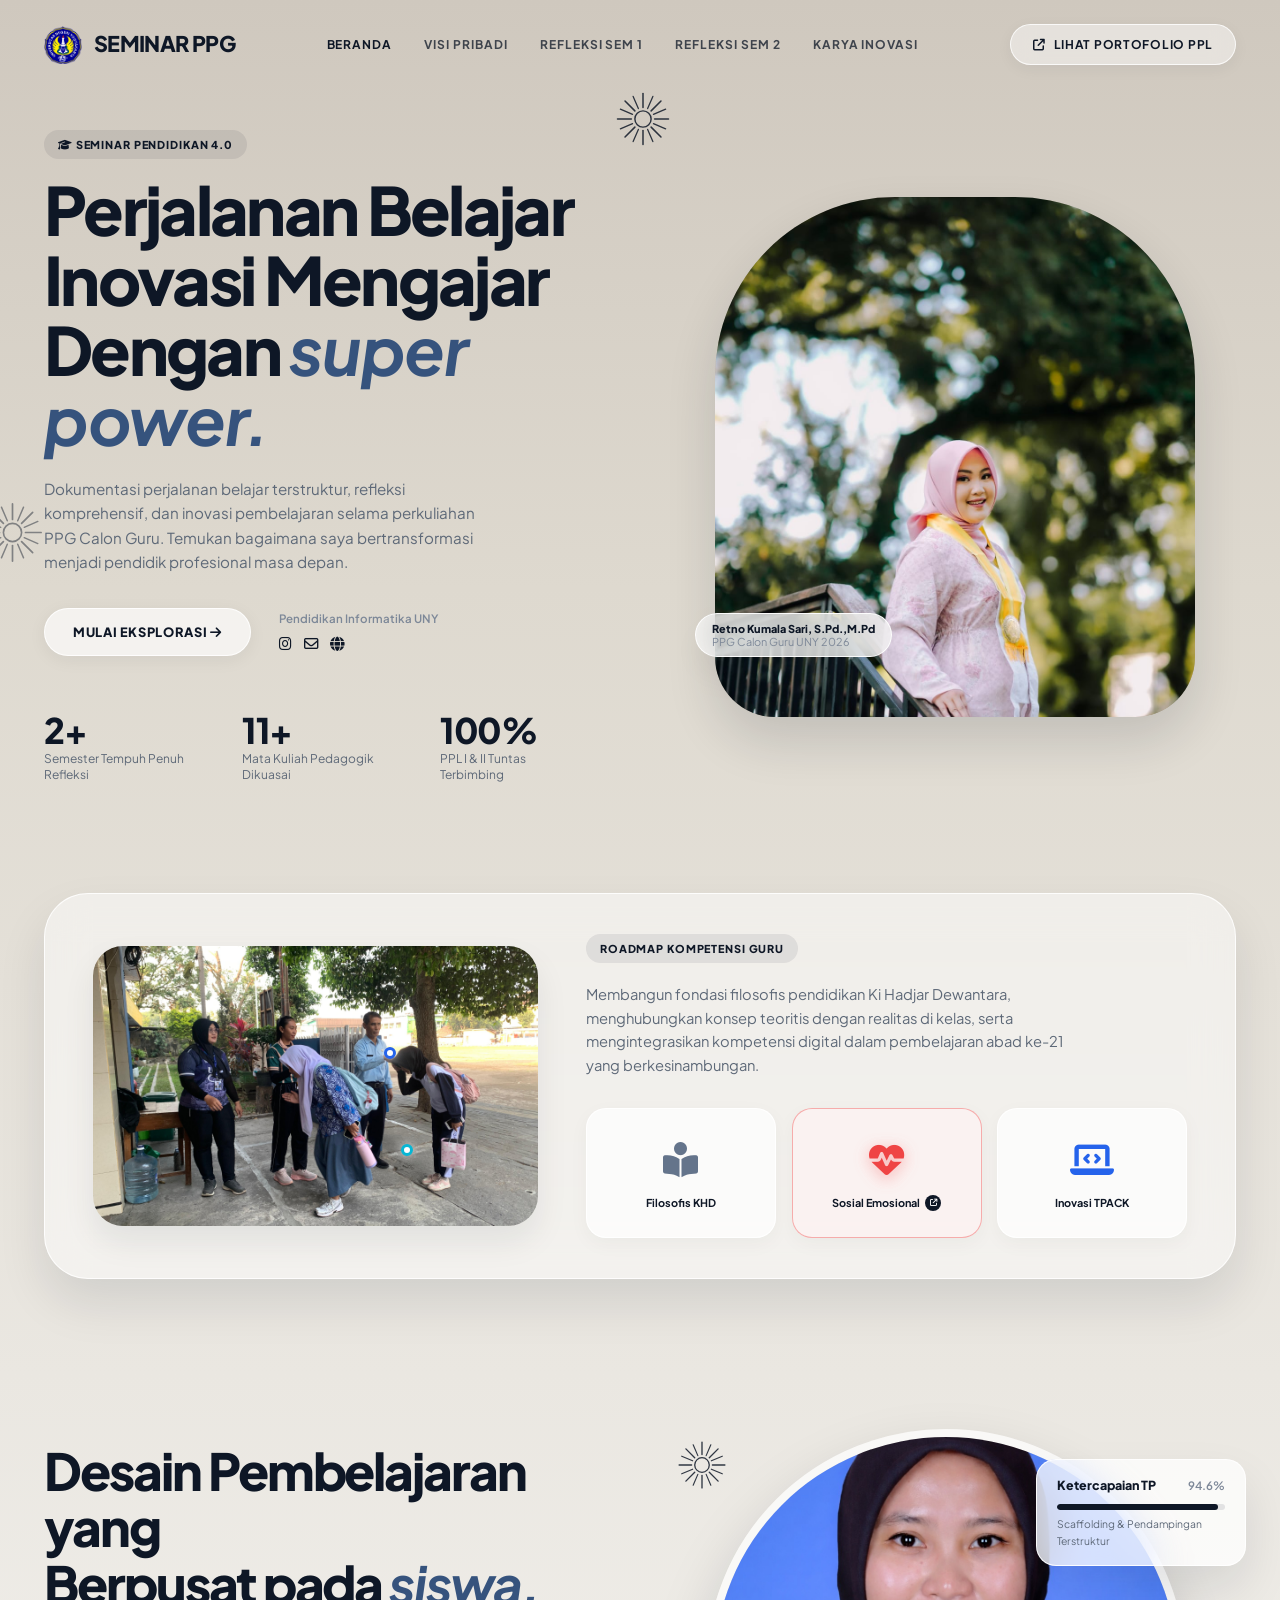
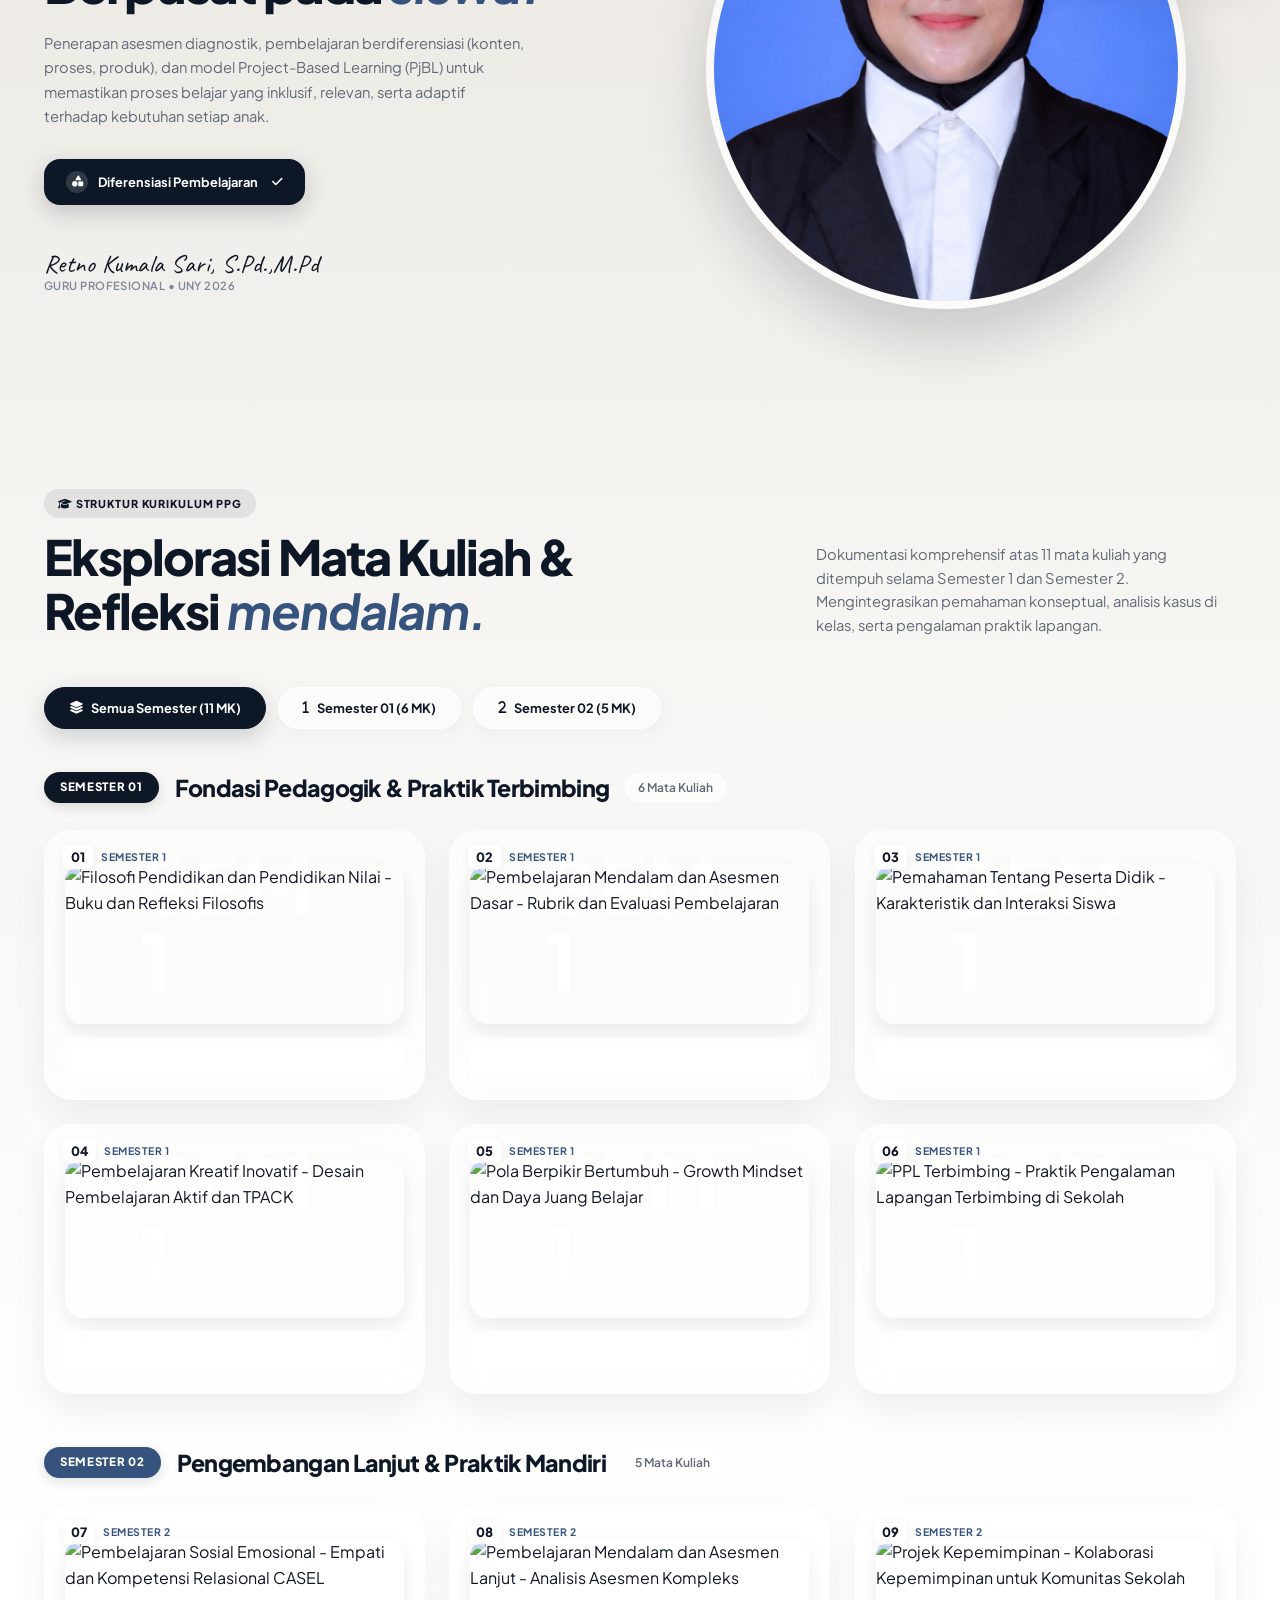
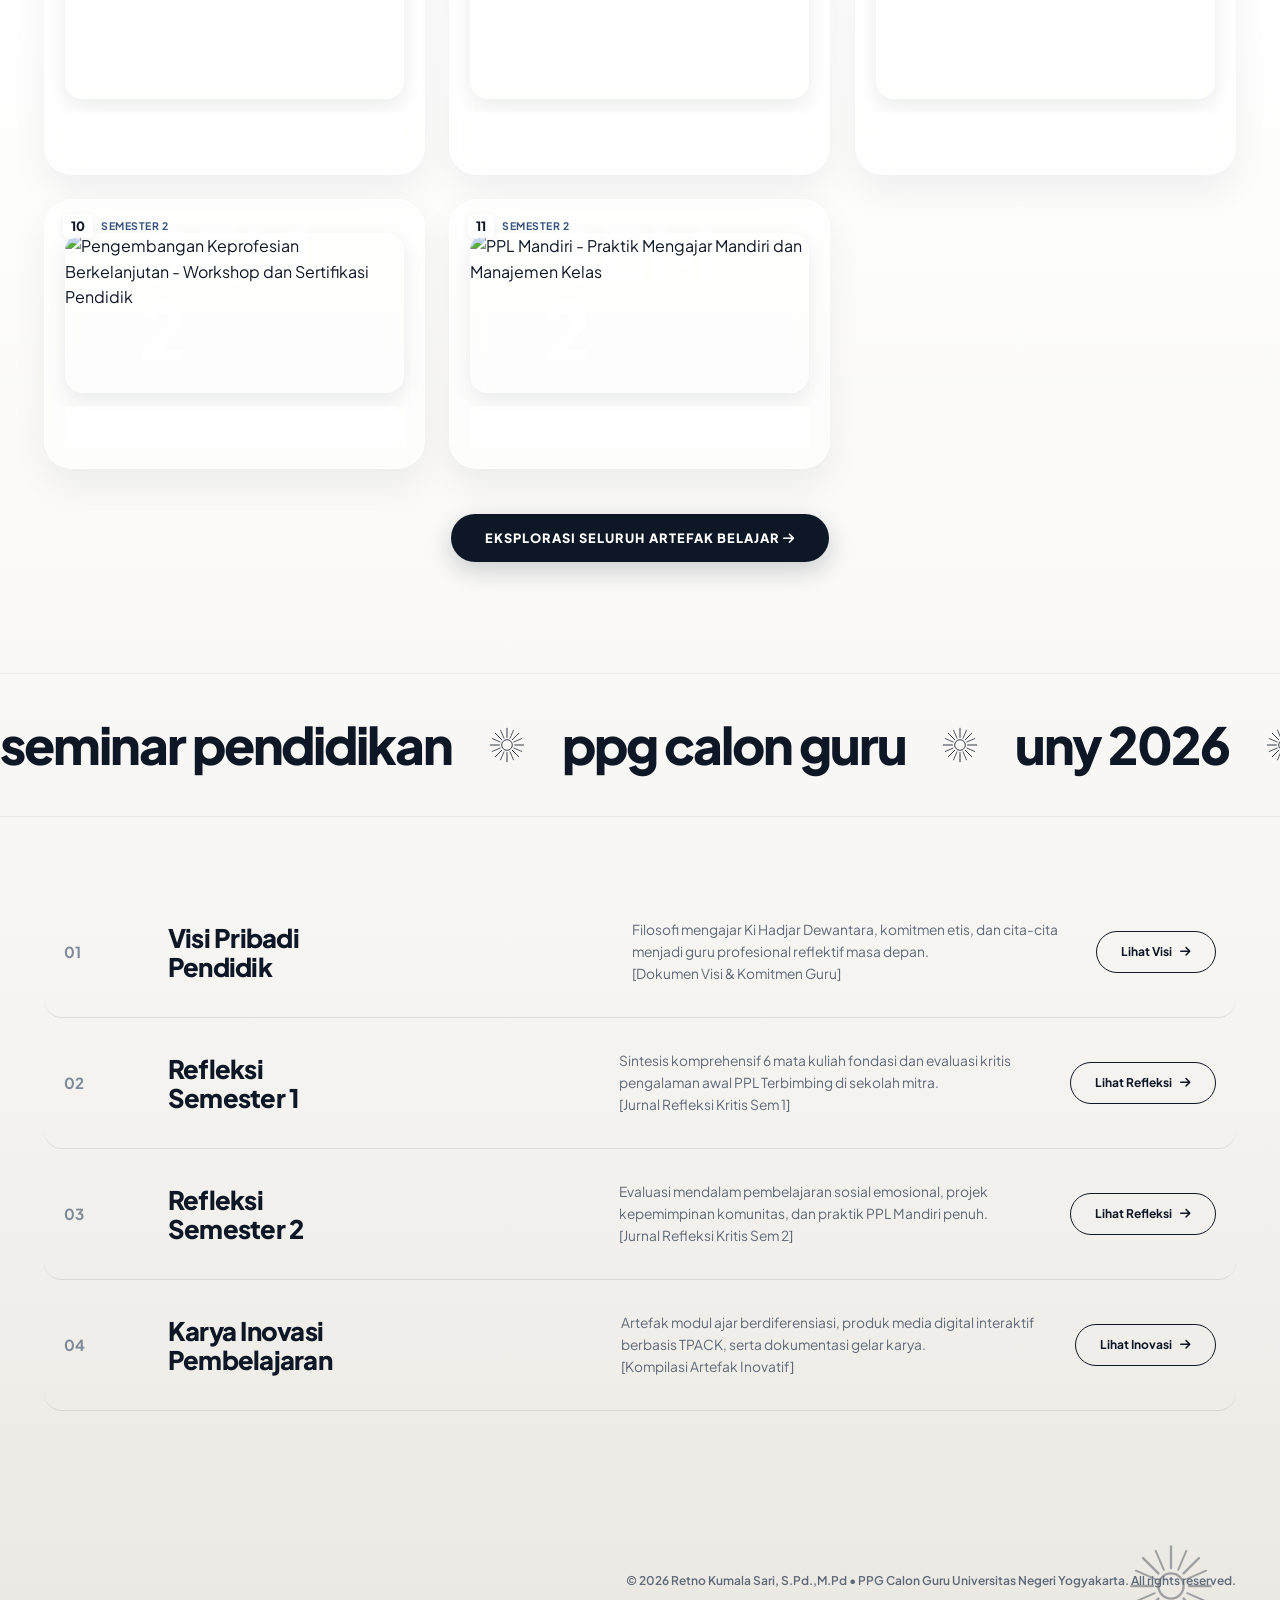
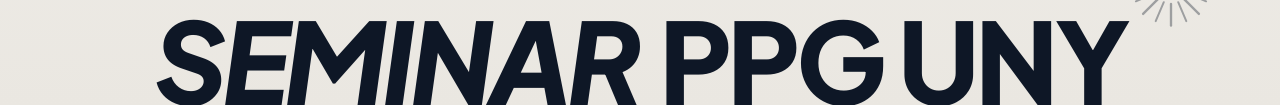
==== index.html @ 358b8e0c "first commit" ====
<!doctype html>
<html lang="id">
  <head>
    <meta charset="UTF-8" />
    <meta name="viewport" content="width=device-width, initial-scale=1.0" />
    <title>E-Portofolio Seminar Pendidikan | Retno Kumala Sari, S.Pd.,M.Pd — PPG Calon Guru UNY 2026</title>
    <meta name="description" content="Dokumentasi perjalanan belajar, refleksi, pengalaman, dan inovasi pembelajaran selama perkuliahan PPG Calon Guru Universitas Negeri Yogyakarta." />

    <link rel="shortcut icon" href="images/Logo Uny outlitne.png" type="image/x-icon" />

    <!-- Google Fonts: Plus Jakarta Sans & Caveat for Signature -->
    <link rel="preconnect" href="https://fonts.googleapis.com" />
    <link rel="preconnect" href="https://fonts.gstatic.com" crossorigin />
    <link href="https://fonts.googleapis.com/css2?family=Plus+Jakarta+Sans:ital,wght@0,300;0,400;0,500;0,600;0,700;0,800;1,400;1,600;1,700;1,800&family=Caveat:wght@600&display=swap" rel="stylesheet" />

    <!-- FontAwesome 6 -->
    <link rel="stylesheet" href="https://cdnjs.cloudflare.com/ajax/libs/font-awesome/6.5.1/css/all.min.css" />

    <!-- Main Stylesheet -->
    <link rel="stylesheet" href="css/style.css" />
  </head>

  <body>
    <!-- SVG Sunburst Symbol Definition (Reusable Radial Geometric Icon) -->
    <svg style="display: none">
      <defs>
        <g id="sunburst-shape">
          <circle cx="50" cy="50" r="14" fill="none" stroke="currentColor" stroke-width="2.5" />
          <!-- 16 Radial spoke lines emanating outward -->
          <line x1="50" y1="30" x2="50" y2="6" stroke="currentColor" stroke-width="2.6" stroke-linecap="round" />
          <line x1="50" y1="70" x2="50" y2="94" stroke="currentColor" stroke-width="2.6" stroke-linecap="round" />
          <line x1="30" y1="50" x2="6" y2="50" stroke="currentColor" stroke-width="2.6" stroke-linecap="round" />
          <line x1="70" y1="50" x2="94" y2="50" stroke="currentColor" stroke-width="2.6" stroke-linecap="round" />
          <line x1="36" y1="36" x2="19" y2="19" stroke="currentColor" stroke-width="2.6" stroke-linecap="round" />
          <line x1="64" y1="64" x2="81" y2="81" stroke="currentColor" stroke-width="2.6" stroke-linecap="round" />
          <line x1="36" y1="64" x2="19" y2="81" stroke="currentColor" stroke-width="2.6" stroke-linecap="round" />
          <line x1="64" y1="36" x2="81" y2="19" stroke="currentColor" stroke-width="2.6" stroke-linecap="round" />
          <!-- 8 Angled spokes -->
          <line x1="42" y1="32" x2="33" y2="11" stroke="currentColor" stroke-width="2.2" stroke-linecap="round" />
          <line x1="58" y1="68" x2="67" y2="89" stroke="currentColor" stroke-width="2.2" stroke-linecap="round" />
          <line x1="58" y1="32" x2="67" y2="11" stroke="currentColor" stroke-width="2.2" stroke-linecap="round" />
          <line x1="42" y1="68" x2="33" y2="89" stroke="currentColor" stroke-width="2.2" stroke-linecap="round" />
          <line x1="32" y1="42" x2="11" y2="33" stroke="currentColor" stroke-width="2.2" stroke-linecap="round" />
          <line x1="68" y1="58" x2="89" y2="67" stroke="currentColor" stroke-width="2.2" stroke-linecap="round" />
          <line x1="32" y1="58" x2="11" y2="67" stroke="currentColor" stroke-width="2.2" stroke-linecap="round" />
          <line x1="68" y1="42" x2="89" y2="33" stroke="currentColor" stroke-width="2.2" stroke-linecap="round" />
        </g>
      </defs>
    </svg>

    <!-- ==========================================================================
         1. NAVBAR: Logo UNY, Menu Navigasi, & Tombol Kapsul Glassmorphism
         ========================================================================== -->
    <header class="site-header" id="siteHeader">
      <div class="container nav-wrapper">
        <!-- Logo UNY & Brand Name -->
        <a href="#home" class="brand-logo">
          <img src="images/logo_uny.png" alt="Logo UNY" class="brand-logo-img" />
          <span>SEMINAR PPG</span>
        </a>

        <!-- Menu Navigasi Tengah -->
        <nav class="nav-links">
          <a href="index.html" class="nav-link active">BERANDA</a>
          <a href="visi.html" class="nav-link">VISI PRIBADI</a>
          <a href="sem1.html" class="nav-link">REFLEKSI SEM 1</a>
          <a href="sem2.html" class="nav-link">REFLEKSI SEM 2</a>
          <a href="karya.html" class="nav-link">KARYA INOVASI</a>
        </nav>

        <!-- Tombol Aksi Kanan -->
        <a href="https://e-portofolio-ppg-retno.vercel.app/" target="_blank" class="nav-contact-btn">
          <i class="fa-solid fa-arrow-up-right-from-square"></i>
          <span>LIHAT PORTOFOLIO PPL</span>
        </a>
      </div>
    </header>

    <main>
      <!-- ==========================================================================
           2. HERO SECTION: Perjalanan Belajar Inovasi Mengajar dengan Super Power
           ========================================================================== -->
      <section class="hero-section" id="home">
        <!-- Radial Sunburst Geometric Icons -->
        <svg class="sunburst-icon hero-sunburst-top sunburst-animated" viewBox="0 0 100 100" aria-hidden="true">
          <use href="#sunburst-shape" />
        </svg>
        <svg class="sunburst-icon hero-sunburst-left sunburst-animated-reverse" viewBox="0 0 100 100" aria-hidden="true">
          <use href="#sunburst-shape" />
        </svg>

        <div class="container">
          <div class="hero-grid">
            <!-- Sisi Kiri: Teks Utama & Aksi -->
            <div class="hero-left-content">
              <div style="margin-bottom: 16px" class="reveal-fade-up">
                <span class="tag-system-updates"><i class="fa-solid fa-graduation-cap"></i> SEMINAR PENDIDIKAN 4.0</span>
              </div>

              <h1 class="hero-title reveal-fade-up delay-100">
                Perjalanan Belajar<br />
                Inovasi Mengajar<br />
                Dengan <span class="text-italic-accent">super power.</span>
              </h1>
              <p class="hero-desc reveal-fade-up delay-200">
                Dokumentasi perjalanan belajar terstruktur, refleksi komprehensif, dan inovasi pembelajaran selama perkuliahan PPG Calon Guru. Temukan bagaimana saya bertransformasi menjadi pendidik profesional masa depan.
              </p>

              <!-- Tombol CTA & Komunitas / Sosial -->
              <div class="hero-cta-group reveal-fade-up delay-300">
                <a href="#materi" class="btn-pill-glass">
                  <span>MULAI EKSPLORASI</span>
                  <i class="fa-solid fa-arrow-right"></i>
                </a>
                <div class="community-join-wrap">
                  <span class="community-label">Pendidikan Informatika UNY</span>
                  <div class="community-social-icons">
                    <a href="https://www.instagram.com/fandhidk17/" target="_blank" aria-label="Instagram"><i class="fa-brands fa-instagram"></i></a>
                    <a href="mailto:retnokumalasari@gmail.com" aria-label="Email"><i class="fa-regular fa-envelope"></i></a>
                    <a href="https://e-portofolio-ppg-retno.vercel.app" target="_blank" aria-label="Portofolio PPL"><i class="fa-solid fa-globe"></i></a>
                  </div>
                </div>
              </div>

              <!-- Baris Statistik (Stats Row) -->
              <div class="hero-stats-row reveal-fade-up delay-400">
                <div class="stat-item">
                  <span class="stat-number count-up" data-target="2" data-suffix="+">0+</span>
                  <span class="stat-label">Semester Tempuh Penuh Refleksi</span>
                </div>
                <div class="stat-item">
                  <span class="stat-number count-up" data-target="11" data-suffix="+">0+</span>
                  <span class="stat-label">Mata Kuliah Pedagogik Dikuasai</span>
                </div>
                <div class="stat-item">
                  <span class="stat-number count-up" data-target="100" data-suffix="%">0%</span>
                  <span class="stat-label">PPL I &amp; II Tuntas Terbimbing</span>
                </div>
              </div>
            </div>

            <!-- Sisi Kanan: Foto Pendidik + Titik Pelacak Pedagogik + Kartu Kaca -->
            <div class="hero-right-visual">
              <div class="hero-main-card-frame float-gentle reveal-fade-right delay-200">
                <div class="hero-athlete-img-wrap">
                  <img src="images/foto baner.jpeg" alt="Retno Kumala Sari, S.Pd.,M.Pd - Mahasiswa PPG Calon Guru UNY" class="hero-athlete-img" />
                </div>

                <!-- Floating Glassmorphic Status Badge (Bottom Left) -->
                <div class="floating-feedback-badge float-badge">
                  <div class="feedback-text-wrap">
                    <span class="feedback-bold">Retno Kumala Sari, S.Pd.,M.Pd</span>
                    <span class="feedback-sub">PPG Calon Guru UNY 2026</span>
                  </div>
                </div>
              </div>
            </div>
          </div>
        </div>
      </section>

      <!-- ==========================================================================
           3. ROADMAP KOMPETENSI (Health Tech Capsule Card Layout)
           ========================================================================== -->
      <section class="health-tech-section" id="roadmap">
        <div class="container">
          <div class="health-capsule-card reveal-fade-up">
            <!-- Sisi Kiri: Foto Praktik Lapangan dengan Titik Sensor -->
            <div class="runner-legs-wrap reveal-fade-left delay-100">
              <img src="images/Piket Loby 1.jpg" alt="Praktik Pengalaman Lapangan di Sekolah" class="runner-legs-img" />
              <!-- Pedagogical sensor tracking dots -->
              <div class="sensor-dot-knee" title="Student Engagement"></div>
              <div class="sensor-dot-ankle" title="Active Inquiry"></div>
            </div>

            <!-- Sisi Kanan: Penjelasan Roadmap & 3 Pilar Kompetensi Guru -->
            <div class="health-info-right reveal-fade-right delay-200">
              <div>
                <span class="tag-system-updates">ROADMAP KOMPETENSI GURU</span>
              </div>
              <p class="health-desc">
                Membangun fondasi filosofis pendidikan Ki Hadjar Dewantara, menghubungkan konsep teoritis dengan realitas di kelas, serta mengintegrasikan kompetensi digital dalam pembelajaran abad ke-21 yang berkesinambungan.
              </p>

              <!-- 3 Kartu Mini Pilar Kompetensi -->
              <div class="health-cards-row">
                <!-- Kartu 1: Filosofis KHD -->
                <div class="organ-mini-card reveal-fade-up delay-100">
                  <div class="organ-icon-wrap">
                    <i class="fa-solid fa-book-open-reader" style="font-size: 2.2rem; color: #64748b"></i>
                  </div>
                  <span class="organ-label-badge">Filosofis KHD</span>
                </div>

                <!-- Kartu 2: Pembelajaran Sosial Emosional (Heart Glow) -->
                <div class="organ-mini-card reveal-fade-up delay-200" style="border-color: rgba(239, 68, 68, 0.4); background: rgba(254, 242, 242, 0.7)">
                  <div class="organ-icon-wrap">
                    <i class="fa-solid fa-heart-pulse heart-beat-anim" style="font-size: 2.2rem; color: #ef4444; filter: drop-shadow(0 4px 8px rgba(239, 68, 68, 0.4))"></i>
                  </div>
                  <div class="organ-label-badge">
                    <span>Sosial Emosional</span>
                    <span class="expand-circle-btn"><i class="fa-solid fa-arrow-up-right-from-square"></i></span>
                  </div>
                </div>

                <!-- Kartu 3: Kompetensi Digital TPACK -->
                <div class="organ-mini-card reveal-fade-up delay-300">
                  <div class="organ-icon-wrap">
                    <i class="fa-solid fa-laptop-code" style="font-size: 2.2rem; color: #2563eb"></i>
                  </div>
                  <span class="organ-label-badge">Inovasi TPACK</span>
                </div>
              </div>
            </div>
          </div>
        </div>
      </section>

      <!-- ==========================================================================
           4. DESAIN INOVASI PEMBELAJARAN (Balanced Meals Section Layout)
           ========================================================================== -->
      <section class="balanced-meals-section" id="inovasi">
        <div class="container">
          <div class="meals-grid">
            <!-- Sisi Kiri: Judul, Deskripsi Diferensiasi, Filter & Tanda Tangan -->
            <div class="meals-left-content reveal-fade-left">
              <h2 class="meals-title">
                Desain Pembelajaran yang<br />
                Berpusat pada <span class="text-italic-accent">siswa.</span>
              </h2>
              <p class="meals-desc">
                Penerapan asesmen diagnostik, pembelajaran berdiferensiasi (konten, proses, produk), dan model Project-Based Learning (PjBL) untuk memastikan proses belajar yang inklusif, relevan, serta adaptif terhadap kebutuhan setiap
                anak.
              </p>

              <!-- Tombol Filter Pendekatan Mengajar -->
              <div class="diet-filter-buttons">
                <!-- Diferensiasi Konten & Proses -->
                <div class="diet-pill-card active-dark">
                  <span class="diet-icon-circle"><i class="fa-solid fa-shapes"></i></span>
                  <span>Diferensiasi Pembelajaran</span>
                  <i class="fa-solid fa-check" style="font-size: 0.75rem; margin-left: 4px"></i>
                </div>

                <!-- Asesmen Berkelanjutan -->
                <div class="diet-pill-card glass-light">
                  <span class="diet-icon-circle"><i class="fa-solid fa-clipboard-check"></i></span>
                  <span>Asesmen Autentik</span>
                </div>
              </div>

              <!-- Stempel Tanda Tangan Guru Profesional -->
              <div class="chef-signature-stamp">
                <div class="signature-script">Retno Kumala Sari, S.Pd.,M.Pd</div>
                <div class="signature-role">Guru Profesional • UNY 2026</div>
              </div>
            </div>

            <!-- Sisi Kanan: Foto Dokumentasi Bulat Besar + Kartu Efektivitas Kaca -->
            <div class="meals-right-visual reveal-fade-right delay-150">
              <svg class="sunburst-icon meals-sunburst-top sunburst-animated" viewBox="0 0 100 100" aria-hidden="true">
                <use href="#sunburst-shape" />
              </svg>

              <!-- Lingkaran Showcase Dokumentasi Kelas PPL -->
              <div class="salad-bowl-container float-salad">
                <img src="images/pas foto.jpeg" alt="Dokumentasi Praktik Mengajar Bersama Peserta Didik" class="salad-bowl-img" />
              </div>

              <!-- Floating Performance Card Top Right -->
              <div class="floating-calorie-card float-badge">
                <div class="calorie-row-top">
                  <span class="calorie-label">Ketercapaian TP</span>
                  <span class="calorie-value count-up" data-target="96.4" data-decimals="1" data-suffix="%">0.0%</span>
                </div>
                <div class="calorie-progress-track">
                  <div class="calorie-progress-fill" data-progress="96" style="width: 0%"></div>
                </div>
                <div class="calorie-subtext">Scaffolding &amp; Pendampingan Terstruktur</div>
              </div>
            </div>
          </div>
        </div>
      </section>

      <!-- ==========================================================================
           5. MATERI PPG & REFLEKSI (Terbagi Menjadi Semester 1 & Semester 2)
           ========================================================================== -->
      <section class="yoga-styles-section" id="materi">
        <div class="container">
          <!-- Header Row -->
          <div class="yoga-header-row reveal-fade-up">
            <div>
              <span class="tag-system-updates"><i class="fa-solid fa-graduation-cap"></i> STRUKTUR KURIKULUM PPG</span>
              <h2 class="yoga-main-title" style="margin-top: 12px">
                Eksplorasi Mata Kuliah &amp;<br />
                Refleksi <span class="text-italic-accent">mendalam.</span>
              </h2>
            </div>
            <p class="yoga-header-desc">Dokumentasi komprehensif atas 11 mata kuliah yang ditempuh selama Semester 1 dan Semester 2. Mengintegrasikan pemahaman konseptual, analisis kasus di kelas, serta pengalaman praktik lapangan.</p>
          </div>

          <!-- Tab Filter Semester -->
          <div class="semester-tabs-container reveal-fade-up delay-150">
            <button class="semester-tab-btn active" id="tab-all" onclick="switchSemester('all', this)"><i class="fa-solid fa-layer-group"></i> Semua Semester (11 MK)</button>
            <button class="semester-tab-btn" id="tab-sem1" onclick="switchSemester('sem1', this)"><i class="fa-solid fa-1"></i> Semester 01 (6 MK)</button>
            <button class="semester-tab-btn" id="tab-sem2" onclick="switchSemester('sem2', this)"><i class="fa-solid fa-2"></i> Semester 02 (5 MK)</button>
          </div>

          <!-- ==================== SEMESTER 01 ==================== -->
          <div class="semester-group-block" id="block-sem1">
            <div class="semester-group-header reveal-fade-up">
              <div class="sem-badge-pill">SEMESTER 01</div>
              <h3 class="sem-group-title">Fondasi Pedagogik &amp; Praktik Terbimbing</h3>
              <span class="sem-count-tag">6 Mata Kuliah</span>
            </div>

            <div class="yoga-cards-grid">
              <!-- Card 01: Filosofi Pendidikan dan Pendidikan Nilai -->
              <div class="yoga-style-card reveal-scale delay-100">
                <div class="yoga-watermark-text">SEM 1</div>
                <div class="card-top-indicator">
                  <span class="card-num-badge">01</span>
                  <span class="card-sem-sub">Semester 1</span>
                </div>
                <div class="yoga-pose-img-wrap">
                  <img src="https://images.unsplash.com/photo-1457369804613-52c61a468e7d?auto=format&fit=crop&w=600&q=80" alt="Filosofi Pendidikan dan Pendidikan Nilai - Buku dan Refleksi Filosofis" class="yoga-pose-img" />
                </div>
                <a href="#materi" class="yoga-card-pill-btn">
                  <span>Filosofi Pendidikan &amp; Nilai</span>
                  <i class="fa-solid fa-arrow-right"></i>
                </a>
              </div>

              <!-- Card 02: Pembelajaran Mendalam dan Asesmen Dasar -->
              <div class="yoga-style-card reveal-scale delay-150">
                <div class="yoga-watermark-text">SEM 1</div>
                <div class="card-top-indicator">
                  <span class="card-num-badge">02</span>
                  <span class="card-sem-sub">Semester 1</span>
                </div>
                <div class="yoga-pose-img-wrap">
                  <img src="https://images.unsplash.com/photo-1434030216411-0b793f4b4173?auto=format&fit=crop&w=600&q=80" alt="Pembelajaran Mendalam dan Asesmen Dasar - Rubrik dan Evaluasi Pembelajaran" class="yoga-pose-img" />
                </div>
                <a href="#materi" class="yoga-card-pill-btn">
                  <span>Pembelajaran Mendalam &amp; Asesmen Dasar</span>
                  <i class="fa-solid fa-arrow-right"></i>
                </a>
              </div>

              <!-- Card 03: Pemahaman Tentang Peserta Didik -->
              <div class="yoga-style-card reveal-scale delay-200">
                <div class="yoga-watermark-text">SEM 1</div>
                <div class="card-top-indicator">
                  <span class="card-num-badge">03</span>
                  <span class="card-sem-sub">Semester 1</span>
                </div>
                <div class="yoga-pose-img-wrap">
                  <img src="https://images.unsplash.com/photo-1580582932707-520aed937b7b?auto=format&fit=crop&w=600&q=80" alt="Pemahaman Tentang Peserta Didik - Karakteristik dan Interaksi Siswa" class="yoga-pose-img" />
                </div>
                <a href="#materi" class="yoga-card-pill-btn">
                  <span>Pemahaman Tentang Peserta Didik</span>
                  <i class="fa-solid fa-arrow-right"></i>
                </a>
              </div>

              <!-- Card 04: Pembelajaran Kreatif Inovatif -->
              <div class="yoga-style-card reveal-scale delay-250">
                <div class="yoga-watermark-text">SEM 1</div>
                <div class="card-top-indicator">
                  <span class="card-num-badge">04</span>
                  <span class="card-sem-sub">Semester 1</span>
                </div>
                <div class="yoga-pose-img-wrap">
                  <img src="https://images.unsplash.com/photo-1581092918056-0c4c3acd3789?auto=format&fit=crop&w=600&q=80" alt="Pembelajaran Kreatif Inovatif - Desain Pembelajaran Aktif dan TPACK" class="yoga-pose-img" />
                </div>
                <a href="#materi" class="yoga-card-pill-btn">
                  <span>Pembelajaran Kreatif Inovatif</span>
                  <i class="fa-solid fa-arrow-right"></i>
                </a>
              </div>

              <!-- Card 05: Pola Berpikir Bertumbuh -->
              <div class="yoga-style-card reveal-scale delay-300">
                <div class="yoga-watermark-text">SEM 1</div>
                <div class="card-top-indicator">
                  <span class="card-num-badge">05</span>
                  <span class="card-sem-sub">Semester 1</span>
                </div>
                <div class="yoga-pose-img-wrap">
                  <img src="https://images.unsplash.com/photo-1507537297725-24a1c029d3ca?auto=format&fit=crop&w=600&q=80" alt="Pola Berpikir Bertumbuh - Growth Mindset dan Daya Juang Belajar" class="yoga-pose-img" />
                </div>
                <a href="#materi" class="yoga-card-pill-btn">
                  <span>Pola Berpikir Bertumbuh</span>
                  <i class="fa-solid fa-arrow-right"></i>
                </a>
              </div>

              <!-- Card 06: PPL Terbimbing -->
              <div class="yoga-style-card reveal-scale delay-350">
                <div class="yoga-watermark-text">SEM 1</div>
                <div class="card-top-indicator">
                  <span class="card-num-badge">06</span>
                  <span class="card-sem-sub">Semester 1</span>
                </div>
                <div class="yoga-pose-img-wrap">
                  <img src="https://images.unsplash.com/photo-1524178232363-1fb2b075b655?auto=format&fit=crop&w=600&q=80" alt="PPL Terbimbing - Praktik Pengalaman Lapangan Terbimbing di Sekolah" class="yoga-pose-img" />
                </div>
                <a href="#materi" class="yoga-card-pill-btn">
                  <span>PPL Terbimbing</span>
                  <i class="fa-solid fa-arrow-right"></i>
                </a>
              </div>
            </div>
          </div>

          <!-- ==================== SEMESTER 02 ==================== -->
          <div class="semester-group-block" id="block-sem2" style="margin-top: 50px">
            <div class="semester-group-header reveal-fade-up">
              <div class="sem-badge-pill" style="background: var(--slate-blue)">SEMESTER 02</div>
              <h3 class="sem-group-title">Pengembangan Lanjut &amp; Praktik Mandiri</h3>
              <span class="sem-count-tag">5 Mata Kuliah</span>
            </div>

            <div class="yoga-cards-grid">
              <!-- Card 07: Pembelajaran Sosial Emosional -->
              <div class="yoga-style-card reveal-scale delay-100">
                <div class="yoga-watermark-text">SEM 2</div>
                <div class="card-top-indicator">
                  <span class="card-num-badge">07</span>
                  <span class="card-sem-sub">Semester 2</span>
                </div>
                <div class="yoga-pose-img-wrap">
                  <img src="https://images.unsplash.com/photo-1573496359142-b8d87734a5a2?auto=format&fit=crop&w=600&q=80" alt="Pembelajaran Sosial Emosional - Empati dan Kompetensi Relasional CASEL" class="yoga-pose-img" />
                </div>
                <a href="#materi" class="yoga-card-pill-btn">
                  <span>Pembelajaran Sosial Emosional</span>
                  <i class="fa-solid fa-arrow-right"></i>
                </a>
              </div>

              <!-- Card 08: Pembelajaran Mendalam dan Asesmen Lanjut -->
              <div class="yoga-style-card reveal-scale delay-150">
                <div class="yoga-watermark-text">SEM 2</div>
                <div class="card-top-indicator">
                  <span class="card-num-badge">08</span>
                  <span class="card-sem-sub">Semester 2</span>
                </div>
                <div class="yoga-pose-img-wrap">
                  <img src="https://images.unsplash.com/photo-1460925895917-afdab827c52f?auto=format&fit=crop&w=600&q=80" alt="Pembelajaran Mendalam dan Asesmen Lanjut - Analisis Asesmen Kompleks" class="yoga-pose-img" />
                </div>
                <a href="#materi" class="yoga-card-pill-btn">
                  <span>Pembelajaran Mendalam &amp; Asesmen Lanjut</span>
                  <i class="fa-solid fa-arrow-right"></i>
                </a>
              </div>

              <!-- Card 09: Projek Kepemimpinan -->
              <div class="yoga-style-card reveal-scale delay-200">
                <div class="yoga-watermark-text">SEM 2</div>
                <div class="card-top-indicator">
                  <span class="card-num-badge">09</span>
                  <span class="card-sem-sub">Semester 2</span>
                </div>
                <div class="yoga-pose-img-wrap">
                  <img src="https://images.unsplash.com/photo-1522071820081-009f0129c71c?auto=format&fit=crop&w=600&q=80" alt="Projek Kepemimpinan - Kolaborasi Kepemimpinan untuk Komunitas Sekolah" class="yoga-pose-img" />
                </div>
                <a href="#materi" class="yoga-card-pill-btn">
                  <span>Projek Kepemimpinan</span>
                  <i class="fa-solid fa-arrow-right"></i>
                </a>
              </div>

              <!-- Card 10: Pengembangan Keprofesian Berkelanjutan -->
              <div class="yoga-style-card reveal-scale delay-250">
                <div class="yoga-watermark-text">SEM 2</div>
                <div class="card-top-indicator">
                  <span class="card-num-badge">10</span>
                  <span class="card-sem-sub">Semester 2</span>
                </div>
                <div class="yoga-pose-img-wrap">
                  <img src="https://images.unsplash.com/photo-1531482615713-2afd69097998?auto=format&fit=crop&w=600&q=80" alt="Pengembangan Keprofesian Berkelanjutan - Workshop dan Sertifikasi Pendidik" class="yoga-pose-img" />
                </div>
                <a href="#materi" class="yoga-card-pill-btn">
                  <span>Pengembangan Keprofesian (PKB)</span>
                  <i class="fa-solid fa-arrow-right"></i>
                </a>
              </div>

              <!-- Card 11: PPL Mandiri -->
              <div class="yoga-style-card reveal-scale delay-300">
                <div class="yoga-watermark-text">SEM 2</div>
                <div class="card-top-indicator">
                  <span class="card-num-badge">11</span>
                  <span class="card-sem-sub">Semester 2</span>
                </div>
                <div class="yoga-pose-img-wrap">
                  <img src="https://images.unsplash.com/photo-1588072432836-e10032774350?auto=format&fit=crop&w=600&q=80" alt="PPL Mandiri - Praktik Mengajar Mandiri dan Manajemen Kelas" class="yoga-pose-img" />
                </div>
                <a href="#materi" class="yoga-card-pill-btn">
                  <span>PPL Mandiri</span>
                  <i class="fa-solid fa-arrow-right"></i>
                </a>
              </div>
            </div>
          </div>

          <!-- Tombol Eksplorasi Seluruh Artefak Belajar -->
          <div class="yoga-explore-center reveal-fade-up delay-200" style="margin-top: 40px">
            <a href="https://e-portofolio-ppg-retno.vercel.app" target="_blank" class="btn-pill-dark">
              <span>EKSPLORASI SELURUH ARTEFAK BELAJAR</span>
              <i class="fa-solid fa-arrow-right"></i>
            </a>
          </div>
        </div>
      </section>

      <!-- ==========================================================================
           6. MARQUEE / TICKER: Seminar Pendidikan UNY
           ========================================================================== -->
      <section class="exhibition-ticker-section" aria-hidden="true">
        <div class="ticker-track">
          <div class="ticker-item">
            <span class="ticker-word">seminar pendidikan</span>
            <svg class="sunburst-icon ticker-sunburst" viewBox="0 0 100 100"><use href="#sunburst-shape" /></svg>
            <span class="ticker-word">ppg calon guru</span>
            <svg class="sunburst-icon ticker-sunburst" viewBox="0 0 100 100"><use href="#sunburst-shape" /></svg>
            <span class="ticker-word">uny 2026</span>
            <svg class="sunburst-icon ticker-sunburst" viewBox="0 0 100 100"><use href="#sunburst-shape" /></svg>
            <span class="ticker-word">inovasi pembelajaran</span>
            <svg class="sunburst-icon ticker-sunburst" viewBox="0 0 100 100"><use href="#sunburst-shape" /></svg>
          </div>
          <div class="ticker-item">
            <span class="ticker-word">seminar pendidikan</span>
            <svg class="sunburst-icon ticker-sunburst" viewBox="0 0 100 100"><use href="#sunburst-shape" /></svg>
            <span class="ticker-word">ppg calon guru</span>
            <svg class="sunburst-icon ticker-sunburst" viewBox="0 0 100 100"><use href="#sunburst-shape" /></svg>
            <span class="ticker-word">uny 2026</span>
            <svg class="sunburst-icon ticker-sunburst" viewBox="0 0 100 100"><use href="#sunburst-shape" /></svg>
            <span class="ticker-word">inovasi pembelajaran</span>
            <svg class="sunburst-icon ticker-sunburst" viewBox="0 0 100 100"><use href="#sunburst-shape" /></svg>
          </div>
        </div>
      </section>

      <!-- ==========================================================================
           7. DOKUMEN & ARTEFAK SEMINAR PPG (Visi, Refleksi 1, Refleksi 2, Inovasi)
           ========================================================================== -->
      <section class="events-schedule-section" id="agenda">
        <div class="container">
          <div class="events-list-wrapper">
            <!-- 01. Visi Pribadi -->
            <div class="event-row-item reveal-fade-up delay-100">
              <span class="event-number">01</span>
              <h3 class="event-title">Visi Pribadi<br />Pendidik</h3>
              <p class="event-details">Filosofi mengajar Ki Hadjar Dewantara, komitmen etis, dan cita-cita menjadi guru profesional reflektif masa depan.<br />[Dokumen Visi &amp; Komitmen Guru]</p>
              <div>
                <a href="visi.html" class="btn-pill-reserve">
                  <span>Lihat Visi</span>
                  <i class="fa-solid fa-arrow-right"></i>
                </a>
              </div>
            </div>

            <!-- 02. Refleksi Semester 1 -->
            <div class="event-row-item reveal-fade-up delay-200">
              <span class="event-number">02</span>
              <h3 class="event-title">Refleksi<br />Semester 1</h3>
              <p class="event-details">Sintesis komprehensif 6 mata kuliah fondasi dan evaluasi kritis pengalaman awal PPL Terbimbing di sekolah mitra.<br />[Jurnal Refleksi Kritis Sem 1]</p>
              <div>
                <a href="sem1.html" class="btn-pill-reserve">
                  <span>Lihat Refleksi</span>
                  <i class="fa-solid fa-arrow-right"></i>
                </a>
              </div>
            </div>

            <!-- 03. Refleksi Semester 2 -->
            <div class="event-row-item reveal-fade-up delay-300">
              <span class="event-number">03</span>
              <h3 class="event-title">Refleksi<br />Semester 2</h3>
              <p class="event-details">Evaluasi mendalam pembelajaran sosial emosional, projek kepemimpinan komunitas, dan praktik PPL Mandiri penuh.<br />[Jurnal Refleksi Kritis Sem 2]</p>
              <div>
                <a href="sem2.html" class="btn-pill-reserve">
                  <span>Lihat Refleksi</span>
                  <i class="fa-solid fa-arrow-right"></i>
                </a>
              </div>
            </div>

            <!-- 04. Karya Inovasi -->
            <div class="event-row-item reveal-fade-up delay-400">
              <span class="event-number">04</span>
              <h3 class="event-title">Karya Inovasi<br />Pembelajaran</h3>
              <p class="event-details">Artefak modul ajar berdiferensiasi, produk media digital interaktif berbasis TPACK, serta dokumentasi gelar karya.<br />[Kompilasi Artefak Inovatif]</p>
              <div>
                <a href="karya.html" class="btn-pill-reserve">
                  <span>Lihat Inovasi</span>
                  <i class="fa-solid fa-arrow-right"></i>
                </a>
              </div>
            </div>
          </div>
        </div>
      </section>
    </main>

    <!-- ==========================================================================
         8. FOOTER: Tipografi Raksasa SEMINAR PPG UNY & Kontak
         ========================================================================== -->
    <footer class="site-footer" id="contact">
      <!-- Sunburst Geometric Icon Top Right -->
      <svg class="sunburst-icon footer-sunburst-right sunburst-animated-reverse" viewBox="0 0 100 100" aria-hidden="true">
        <use href="#sunburst-shape" />
      </svg>

      <div class="container">
        <div class="footer-top-meta">
          <p class="footer-copyright-text">&copy; 2026 Retno Kumala Sari, S.Pd.,M.Pd • PPG Calon Guru Universitas Negeri Yogyakarta. All rights reserved.</p>
        </div>
      </div>

      <!-- Giant Cropped Brand Typography -->
      <div class="footer-giant-brand reveal-fade-up delay-200" aria-hidden="true">
        <div class="giant-brand-text">
          <span class="giant-symbol">SEMINAR</span>
          <span>PPG UNY</span>
        </div>
      </div>
    </footer>

    <!-- Interactive Scripts -->
    <script>
      // Header Glassmorphism Scroll Effect
      window.addEventListener("scroll", () => {
        const header = document.getElementById("siteHeader");
        if (window.scrollY > 30) {
          header.classList.add("scrolled");
        } else {
          header.classList.remove("scrolled");
        }
      });

      // Interactive Semester Filter Tabs
      function switchSemester(sem, btn) {
        const blockSem1 = document.getElementById("block-sem1");
        const blockSem2 = document.getElementById("block-sem2");
        const allButtons = document.querySelectorAll(".semester-tab-btn");

        allButtons.forEach((b) => b.classList.remove("active"));
        if (btn) btn.classList.add("active");

        if (sem === "all") {
          blockSem1.style.display = "block";
          blockSem2.style.display = "block";
        } else if (sem === "sem1") {
          blockSem1.style.display = "block";
          blockSem2.style.display = "none";
        } else if (sem === "sem2") {
          blockSem1.style.display = "none";
          blockSem2.style.display = "block";
        }
      }

      // =========================================================================
      // 1. ANIMASI ANGKA & PROGRES (Count-Up & Progress Fill)
      // =========================================================================
      function animateCountUp(element) {
        if (element.dataset.counted === "true") return;
        element.dataset.counted = "true";

        const target = parseFloat(element.getAttribute("data-target")) || 0;
        const decimals = parseInt(element.getAttribute("data-decimals") || "0", 10);
        const suffix = element.getAttribute("data-suffix") || "";
        const prefix = element.getAttribute("data-prefix") || "";
        const duration = 1800; // ms
        const startTime = performance.now();

        function updateCount(currentTime) {
          const elapsed = currentTime - startTime;
          const progress = Math.min(elapsed / duration, 1);

          // Ease Out Cubic for ultra smooth deceleration
          const easeProgress = 1 - Math.pow(1 - progress, 3);
          const currentValue = easeProgress * target;

          element.textContent = prefix + currentValue.toFixed(decimals) + suffix;

          if (progress < 1) {
            requestAnimationFrame(updateCount);
          } else {
            element.textContent = prefix + target.toFixed(decimals) + suffix;
          }
        }

        requestAnimationFrame(updateCount);
      }

      function animateProgressBar(bar) {
        if (bar.dataset.animated === "true") return;
        bar.dataset.animated = "true";

        const target = bar.getAttribute("data-progress") || "96";
        bar.style.transition = "width 1.6s cubic-bezier(0.16, 1, 0.3, 1)";
        bar.style.width = target + "%";
      }

      // =========================================================================
      // 2. ROTASI ORNAMEN MENGIKUTI KECEPATAN GULIR (Scroll-Linked Rotation)
      // =========================================================================
      const sunburstIcons = document.querySelectorAll(".sunburst-icon");
      let scrollTicking = false;

      function updateScrollRotation() {
        const scrollY = window.pageYOffset || document.documentElement.scrollTop;
        sunburstIcons.forEach((icon, index) => {
          // Alternating direction for visual rhythm
          const direction = index % 2 === 0 ? 1 : -1;
          const rotation = (scrollY * 0.22 * direction) % 360;
          icon.style.transform = `rotate(${rotation.toFixed(2)}deg)`;
        });
        scrollTicking = false;
      }

      window.addEventListener(
        "scroll",
        () => {
          if (!scrollTicking) {
            window.requestAnimationFrame(updateScrollRotation);
            scrollTicking = true;
          }
        },
        { passive: true },
      );

      // =========================================================================
      // 3. EFEK ROTASI 3D PADA KARTU ILUSTRASI ORGAN (Gyroscope Tilt)
      // =========================================================================
      const organCards = document.querySelectorAll(".organ-mini-card");

      organCards.forEach((card) => {
        card.addEventListener("mousemove", (e) => {
          const rect = card.getBoundingClientRect();
          const x = e.clientX - rect.left;
          const y = e.clientY - rect.top;
          const centerX = rect.width / 2;
          const centerY = rect.height / 2;

          const rotateX = ((y - centerY) / centerY) * -12;
          const rotateY = ((x - centerX) / centerX) * 12;

          card.style.transform = `perspective(700px) rotateX(${rotateX.toFixed(2)}deg) rotateY(${rotateY.toFixed(2)}deg) translateY(-8px) scale3d(1.035, 1.035, 1.035)`;
        });

        card.addEventListener("mouseleave", () => {
          card.style.transform = "perspective(700px) rotateX(0deg) rotateY(0deg) translateY(0) scale3d(1, 1, 1)";
        });
      });

      // =========================================================================
      // 4. SCROLL REVEAL & INTERSECTION OBSERVER SYSTEM
      // =========================================================================
      document.addEventListener("DOMContentLoaded", () => {
        updateScrollRotation();

        const revealElements = document.querySelectorAll(".reveal-fade-up, .reveal-fade-left, .reveal-fade-right, .reveal-scale");

        if ("IntersectionObserver" in window) {
          const observerOptions = {
            threshold: 0.1,
            rootMargin: "0px 0px -40px 0px",
          };

          const observer = new IntersectionObserver((entries, obs) => {
            entries.forEach((entry) => {
              if (entry.isIntersecting) {
                entry.target.classList.add("is-revealed");

                // Trigger count-up animation if present on or inside element
                const countUps = entry.target.classList.contains("count-up") ? [entry.target] : entry.target.querySelectorAll(".count-up");
                countUps.forEach(animateCountUp);

                // Trigger progress bar animation if present inside element
                const progressBars = entry.target.querySelectorAll(".calorie-progress-fill");
                progressBars.forEach(animateProgressBar);

                obs.unobserve(entry.target);
              }
            });
          }, observerOptions);

          revealElements.forEach((el) => observer.observe(el));
        } else {
          // Fallback if browser doesn't support IntersectionObserver
          revealElements.forEach((el) => {
            el.classList.add("is-revealed");
            el.querySelectorAll(".count-up").forEach(animateCountUp);
            el.querySelectorAll(".calorie-progress-fill").forEach(animateProgressBar);
          });
        }
      });
    </script>
  </body>
</html>
---- css/style.css ----
/* ==========================================================================
   FITUP - MODERN FUTURISTIC WELLNESS & FITNESS DESIGN SYSTEM
   Warm Taupe / Beige Gradient, Deep Navy, Crisp White & Frosted Glassmorphism
   ========================================================================== */

@import url("https://fonts.googleapis.com/css2?family=Plus+Jakarta+Sans:ital,wght@0,300;0,400;0,500;0,600;0,700;0,800;1,400;1,600;1,700;1,800&family=Playfair+Display:ital,wght@1,600&family=Caveat:wght@600&display=swap");

:root {
  /* Warm Taupe to Light Silver Palette */
  --bg-top-taupe: #cfc8be;
  --bg-mid-taupe: #ded9cf;
  --bg-light-silver: #eae7e1;
  --bg-white-cream: #f6f5f2;
  --bg-pure-white: #ffffff;

  /* Accent Colors */
  --deep-navy: #0e1726;
  --deep-navy-hover: #16243b;
  --slate-blue: #36537d;
  --slate-blue-light: #4c6f9f;
  --electric-blue: #2563eb;
  --vibrant-cyan: #06b6d4;

  /* Glassmorphism Variables */
  --glass-bg: rgba(255, 255, 255, 0.52);
  --glass-bg-hover: rgba(255, 255, 255, 0.75);
  --glass-border: rgba(255, 255, 255, 0.72);
  --glass-border-subtle: rgba(255, 255, 255, 0.4);
  --glass-shadow: 0 16px 36px rgba(14, 23, 38, 0.06);
  --glass-shadow-lg: 0 24px 48px rgba(14, 23, 38, 0.1);

  /* Typography */
  --text-dark: #0e1726;
  --text-muted: #5e6978;
  --text-dim: #7d8898;
  --text-white: #ffffff;

  --font-main: "Plus Jakarta Sans", -apple-system, BlinkMacSystemFont, "Segoe UI", Roboto, sans-serif;
  --font-handwriting: "Caveat", cursive;

  /* Transitions */
  --transition-smooth: all 0.35s cubic-bezier(0.16, 1, 0.3, 1);
  --transition-fast: all 0.2s ease;
}

/* ==========================================================================
   GLOBAL RESET & BASE STYLES
   ========================================================================== */
*,
*::before,
*::after {
  margin: 0;
  padding: 0;
  box-sizing: border-box;
}

html {
  scroll-behavior: smooth;
  font-size: 16px;
  background-color: var(--bg-top-taupe);
}

body {
  font-family: var(--font-main);
  background: linear-gradient(180deg, var(--bg-top-taupe) 0%, var(--bg-mid-taupe) 12%, var(--bg-light-silver) 28%, var(--bg-white-cream) 45%, var(--bg-pure-white) 65%, var(--bg-white-cream) 85%, var(--bg-light-silver) 100%);
  color: var(--text-dark);
  line-height: 1.6;
  overflow-x: hidden;
  -webkit-font-smoothing: antialiased;
  -moz-osx-font-smoothing: grayscale;
}

a {
  text-decoration: none;
  color: inherit;
  transition: var(--transition-fast);
}

img {
  display: block;
  max-width: 100%;
}

button {
  font-family: inherit;
  border: none;
  cursor: pointer;
  background: transparent;
}

.container {
  width: 100%;
  max-width: 1240px;
  margin: 0 auto;
  padding: 0 24px;
  position: relative;
}

/* Typography Accent (Last Keyword Italic Slate Blue) */
.text-italic-accent {
  font-style: italic;
  font-weight: 700;
  color: var(--slate-blue);
  letter-spacing: -0.02em;
}

/* Sunburst Radial Geometric Icon */
.sunburst-icon {
  display: inline-block;
  color: var(--deep-navy);
  opacity: 0.85;
  will-change: transform;
  transform-origin: center center;
  transition:
    transform 0.08s ease-out,
    opacity 0.3s ease;
}

.sunburst-icon:hover {
  opacity: 1;
}

/* ==========================================================================
   NAVBAR (Minimalist Pill & Frosted Glass Contact)
   ========================================================================== */
.site-header {
  position: fixed;
  top: 0;
  left: 0;
  width: 100%;
  z-index: 100;
  padding: 24px 0;
  transition: var(--transition-smooth);
}

.site-header.scrolled {
  padding: 14px 0;
  background: rgba(222, 217, 207, 0.75);
  backdrop-filter: blur(16px);
  -webkit-backdrop-filter: blur(16px);
  border-bottom: 1px solid rgba(255, 255, 255, 0.4);
  box-shadow: 0 4px 20px rgba(0, 0, 0, 0.04);
}

.nav-wrapper {
  display: flex;
  align-items: center;
  justify-content: space-between;
}

/* Brand Logo */
.brand-logo {
  display: flex;
  align-items: center;
  gap: 12px;
  color: var(--deep-navy);
  font-weight: 800;
  font-size: 1.35rem;
  letter-spacing: -0.03em;
}

.brand-logo-img {
  height: 38px;
  width: auto;
  object-fit: contain;
}

.brand-icon-symbol {
  font-size: 1.55rem;
  font-style: italic;
  font-weight: 900;
  letter-spacing: -0.06em;
  color: var(--deep-navy);
}

/* Navigation Links */
.nav-links {
  display: flex;
  align-items: center;
  gap: 32px;
}

.nav-link {
  font-size: 0.75rem;
  font-weight: 700;
  text-transform: uppercase;
  letter-spacing: 0.08em;
  color: var(--text-dark);
  opacity: 0.75;
  transition: var(--transition-fast);
}

.nav-link:hover,
.nav-link.active {
  opacity: 1;
  color: var(--deep-navy);
}

/* Contact Button (Pill Glassmorphic with thin white border) */
.nav-contact-btn {
  display: inline-flex;
  align-items: center;
  gap: 8px;
  background: rgba(255, 255, 255, 0.45);
  backdrop-filter: blur(12px);
  -webkit-backdrop-filter: blur(12px);
  border: 1px solid rgba(255, 255, 255, 0.8);
  color: var(--deep-navy);
  font-size: 0.75rem;
  font-weight: 700;
  text-transform: uppercase;
  letter-spacing: 0.06em;
  padding: 10px 22px;
  border-radius: 9999px;
  box-shadow: 0 4px 16px rgba(14, 23, 38, 0.05);
  transition: var(--transition-smooth);
}

.nav-contact-btn:hover {
  background: rgba(255, 255, 255, 0.85);
  transform: translateY(-2px);
  box-shadow: 0 8px 24px rgba(14, 23, 38, 0.1);
}

/* ==========================================================================
   HERO SECTION: PREFECT FITNESS PATH WITH FITUP
   ========================================================================== */
.hero-section {
  padding-top: 130px;
  padding-bottom: 70px;
  position: relative;
  overflow: visible;
}

/* Floating Sunburst in Hero */
.hero-sunburst-top {
  position: absolute;
  top: 90px;
  left: 48%;
  width: 58px;
  height: 58px;
  z-index: 10;
}

.hero-sunburst-left {
  position: absolute;
  top: 500px;
  left: -20px;
  width: 65px;
  height: 65px;
  opacity: 0.45;
  z-index: 2;
}

.hero-grid {
  display: grid;
  grid-template-columns: 1.05fr 1fr;
  align-items: center;
  gap: 40px;
}

/* Hero Left Content */
.hero-left-content {
  position: relative;
  z-index: 5;
}

.hero-title {
  font-size: clamp(3.2rem, 5.2vw, 4.8rem);
  font-weight: 800;
  line-height: 1.05;
  letter-spacing: -0.04em;
  color: var(--deep-navy);
  margin-bottom: 22px;
}

.hero-desc {
  font-size: 0.95rem;
  color: var(--text-muted);
  line-height: 1.6;
  max-width: 440px;
  margin-bottom: 34px;
}

/* CTA and Community Group */
.hero-cta-group {
  display: flex;
  align-items: center;
  gap: 28px;
  margin-bottom: 45px;
  flex-wrap: wrap;
}

.btn-pill-glass {
  background: rgba(255, 255, 255, 0.65);
  backdrop-filter: blur(14px);
  -webkit-backdrop-filter: blur(14px);
  border: 1px solid rgba(255, 255, 255, 0.85);
  color: var(--deep-navy);
  font-size: 0.8rem;
  font-weight: 800;
  text-transform: uppercase;
  letter-spacing: 0.05em;
  padding: 13px 28px;
  border-radius: 9999px;
  box-shadow: 0 4px 18px rgba(14, 23, 38, 0.06);
  transition: var(--transition-smooth);
}

.btn-pill-glass:hover {
  background: var(--deep-navy);
  color: var(--text-white);
  border-color: var(--deep-navy);
  transform: translateY(-2px);
  box-shadow: 0 8px 24px rgba(14, 23, 38, 0.18);
}

.community-join-wrap {
  display: flex;
  flex-direction: column;
  gap: 4px;
}

.community-label {
  font-size: 0.72rem;
  color: var(--text-dim);
  font-weight: 600;
}

.community-social-icons {
  display: flex;
  align-items: center;
  gap: 12px;
  font-size: 0.9rem;
  color: var(--deep-navy);
}

.community-social-icons a:hover {
  color: var(--electric-blue);
  transform: translateY(-2px);
}

/* Hero Stats Row */
.hero-stats-row {
  display: flex;
  align-items: flex-start;
  gap: 48px;
  padding-top: 10px;
}

.stat-item {
  display: flex;
  flex-direction: column;
  gap: 4px;
}

.stat-number {
  font-size: 2.2rem;
  font-weight: 800;
  letter-spacing: -0.04em;
  color: var(--deep-navy);
  line-height: 1;
}

.stat-label {
  font-size: 0.75rem;
  color: var(--text-muted);
  line-height: 1.35;
  max-width: 150px;
}

/* Hero Right Visual (Athletic woman + Biomechanical Dots + Glass Cards) */
.hero-right-visual {
  position: relative;
  z-index: 4;
}

.hero-main-card-frame {
  position: relative;
  width: 100%;
  max-width: 480px;
  margin: 0 auto;
  border-radius: 180px 180px 60px 60px;
  overflow: visible;
}

.hero-athlete-img-wrap {
  position: relative;
  width: 100%;
  height: 520px;
  border-radius: 180px 180px 60px 60px;
  overflow: hidden;
  box-shadow: 0 24px 50px rgba(14, 23, 38, 0.14);
  background: linear-gradient(180deg, #b8b1a4 0%, #a29a8c 100%);
}

.hero-athlete-img {
  top: -300px;
  width: 100%;
  height: 100%;
  object-fit: cover;
  transition: transform 0.6s ease;
}

.hero-main-card-frame:hover .hero-athlete-img {
  transform: scale(1.03);
}

/* Biomechanical Motion Tracking Dots & SVG Connecting Lines */
.biomechanical-tracking-svg {
  position: absolute;
  top: 0;
  left: 0;
  width: 100%;
  height: 100%;
  pointer-events: none;
  z-index: 6;
}

.tracking-node {
  fill: #ffffff;
  filter: drop-shadow(0 0 6px rgba(255, 255, 255, 0.9));
  animation: pulseNode 2s infinite ease-in-out alternate;
}

.tracking-line {
  stroke: rgba(255, 255, 255, 0.85);
  stroke-width: 1.5;
  stroke-dasharray: 4 3;
}

@keyframes pulseNode {
  0% {
    transform: scale(0.9);
    opacity: 0.8;
  }
  100% {
    transform: scale(1.25);
    opacity: 1;
  }
}

/* Floating Glassmorphic Performance Card (Top Right) */
.floating-perf-card {
  position: absolute;
  top: 60px;
  right: -25px;
  background: rgba(255, 255, 255, 0.65);
  backdrop-filter: blur(18px);
  -webkit-backdrop-filter: blur(18px);
  border: 1px solid rgba(255, 255, 255, 0.85);
  border-radius: 20px;
  padding: 16px 18px;
  box-shadow: var(--glass-shadow);
  z-index: 8;
  width: 175px;
}

.perf-card-title {
  font-size: 0.68rem;
  font-weight: 700;
  color: var(--text-dark);
  margin-bottom: 10px;
  display: flex;
  justify-content: space-between;
  align-items: center;
}

.perf-bar-chart {
  display: flex;
  align-items: flex-end;
  justify-content: space-between;
  height: 38px;
  gap: 4px;
  margin-bottom: 8px;
}

.perf-bar-col {
  flex: 1;
  display: flex;
  flex-direction: column;
  align-items: center;
  gap: 4px;
}

.bar-pill {
  width: 100%;
  background: rgba(14, 23, 38, 0.12);
  border-radius: 4px;
  transition: height 0.4s ease;
}

.bar-pill.active {
  background: var(--deep-navy);
}

.bar-day {
  font-size: 0.55rem;
  color: var(--text-dim);
  font-weight: 600;
}

.perf-avg-badge {
  font-size: 0.65rem;
  font-weight: 700;
  color: var(--slate-blue);
  text-align: right;
}

/* Floating Glassmorphic Feedback Badge (Bottom Left of Photo) */
.floating-feedback-badge {
  position: absolute;
  bottom: 60px;
  left: -20px;
  background: rgba(255, 255, 255, 0.72);
  backdrop-filter: blur(16px);
  -webkit-backdrop-filter: blur(16px);
  border: 1px solid rgba(255, 255, 255, 0.9);
  border-radius: 9999px;
  padding: 8px 16px;
  box-shadow: var(--glass-shadow);
  display: flex;
  align-items: center;
  gap: 10px;
  z-index: 8;
}

.avatar-stack-mini {
  display: flex;
  align-items: center;
}

.avatar-stack-mini img {
  width: 24px;
  height: 24px;
  border-radius: 50%;
  border: 2px solid #ffffff;
  margin-left: -7px;
  object-fit: cover;
}

.avatar-stack-mini img:first-child {
  margin-left: 0;
}

.feedback-text-wrap {
  display: flex;
  flex-direction: column;
  font-size: 0.68rem;
  line-height: 1.2;
}

.feedback-bold {
  font-weight: 800;
  color: var(--deep-navy);
}

.feedback-sub {
  color: var(--text-dim);
}

/* ==========================================================================
   SECTION 2: HEALTH TECH / VASCULAR SYSTEM UPDATES (Big Capsule Card)
   ========================================================================== */
.health-tech-section {
  padding: 40px 0 80px;
  position: relative;
  z-index: 10;
}

.health-capsule-card {
  background: rgba(255, 255, 255, 0.48);
  backdrop-filter: blur(20px);
  -webkit-backdrop-filter: blur(20px);
  border: 1px solid rgba(255, 255, 255, 0.85);
  border-radius: 44px;
  padding: 40px 48px;
  box-shadow: var(--glass-shadow-lg);
  display: grid;
  grid-template-columns: 1fr 1.35fr;
  align-items: center;
  gap: 48px;
  position: relative;
  overflow: hidden;
}

/* Left: Runner legs with sensor tracking nodes */
.runner-legs-wrap {
  position: relative;
  border-radius: 30px;
  overflow: hidden;
  height: 280px;
  box-shadow: 0 16px 32px rgba(14, 23, 38, 0.08);
}

.runner-legs-img {
  width: 100%;
  height: 100%;
  object-fit: cover;
  object-position: center;
}

.sensor-dot-knee {
  position: absolute;
  top: 36%;
  right: 32%;
  width: 12px;
  height: 12px;
  background: #ffffff;
  border: 3px solid var(--electric-blue);
  border-radius: 50%;
  box-shadow: 0 0 12px #ffffff;
}

.sensor-dot-ankle {
  position: absolute;
  bottom: 25%;
  right: 28%;
  width: 12px;
  height: 12px;
  background: #ffffff;
  border: 3px solid var(--vibrant-cyan);
  border-radius: 50%;
  box-shadow: 0 0 12px #ffffff;
}

/* Right: System Updates & 3 Health Organ Cards */
.health-info-right {
  display: flex;
  flex-direction: column;
  gap: 20px;
}

.tag-system-updates {
  display: inline-block;
  background: rgba(14, 23, 38, 0.08);
  color: var(--deep-navy);
  font-size: 0.68rem;
  font-weight: 800;
  text-transform: uppercase;
  letter-spacing: 0.08em;
  padding: 6px 14px;
  border-radius: 9999px;
  width: fit-content;
}

.health-desc {
  font-size: 0.92rem;
  color: var(--text-muted);
  line-height: 1.6;
  max-width: 500px;
}

/* 3 Organ / Health Cards Row */
.health-cards-row {
  display: grid;
  grid-template-columns: repeat(3, 1fr);
  gap: 16px;
  margin-top: 10px;
  perspective: 900px;
}

.organ-mini-card {
  background: rgba(255, 255, 255, 0.7);
  backdrop-filter: blur(12px);
  -webkit-backdrop-filter: blur(12px);
  border: 1px solid rgba(255, 255, 255, 0.95);
  border-radius: 20px;
  padding: 16px 12px;
  display: flex;
  flex-direction: column;
  align-items: center;
  justify-content: center;
  text-align: center;
  gap: 10px;
  height: 130px;
  box-shadow: 0 6px 20px rgba(14, 23, 38, 0.04);
  transform-style: preserve-3d;
  transition:
    transform 0.22s cubic-bezier(0.16, 1, 0.3, 1),
    box-shadow 0.35s ease,
    background 0.35s ease,
    border-color 0.35s ease;
  position: relative;
  will-change: transform;
}

.organ-mini-card:hover {
  background: rgba(255, 255, 255, 0.96);
  box-shadow:
    0 20px 42px rgba(14, 23, 38, 0.12),
    inset 0 0 16px rgba(255, 255, 255, 0.9);
  border-color: rgba(255, 255, 255, 1);
}

.organ-icon-wrap {
  width: 50px;
  height: 50px;
  display: flex;
  align-items: center;
  justify-content: center;
  position: relative;
}

.organ-icon-wrap img,
.organ-icon-wrap svg {
  max-width: 100%;
  max-height: 100%;
  object-fit: contain;
}

.organ-label-badge {
  font-size: 0.68rem;
  font-weight: 700;
  color: var(--deep-navy);
  display: flex;
  align-items: center;
  gap: 5px;
}

.expand-circle-btn {
  width: 16px;
  height: 16px;
  border-radius: 50%;
  background: var(--deep-navy);
  color: #ffffff;
  display: inline-flex;
  align-items: center;
  justify-content: center;
  font-size: 0.45rem;
}

/* ==========================================================================
   SECTION 3: BALANCED MEALS & NUTRITION
   ========================================================================== */
.balanced-meals-section {
  padding: 70px 0 100px;
  position: relative;
  z-index: 10;
}

.meals-grid {
  display: grid;
  grid-template-columns: 1fr 1.05fr;
  align-items: center;
  gap: 60px;
}

/* Left: Titles, Filters & Chef Signature */
.meals-left-content {
  display: flex;
  flex-direction: column;
  gap: 20px;
}

.meals-title {
  font-size: clamp(2.6rem, 4vw, 3.8rem);
  font-weight: 800;
  line-height: 1.1;
  letter-spacing: -0.04em;
  color: var(--deep-navy);
}

.meals-desc {
  font-size: 0.92rem;
  color: var(--text-muted);
  line-height: 1.65;
  max-width: 480px;
}

/* Diet Preference Filter Buttons */
.diet-filter-buttons {
  display: flex;
  align-items: center;
  gap: 16px;
  margin: 10px 0 16px;
  flex-wrap: wrap;
}

.diet-pill-card {
  display: inline-flex;
  align-items: center;
  gap: 10px;
  padding: 12px 22px;
  border-radius: 16px;
  font-size: 0.8rem;
  font-weight: 700;
  transition: var(--transition-smooth);
}

.diet-pill-card.active-dark {
  background: var(--deep-navy);
  color: var(--text-white);
  box-shadow: 0 8px 24px rgba(14, 23, 38, 0.2);
}

.diet-pill-card.glass-light {
  background: rgba(255, 255, 255, 0.65);
  backdrop-filter: blur(12px);
  -webkit-backdrop-filter: blur(12px);
  border: 1px solid rgba(255, 255, 255, 0.85);
  color: var(--deep-navy);
  box-shadow: var(--glass-shadow);
}

.diet-pill-card.glass-light:hover {
  background: rgba(255, 255, 255, 0.95);
  transform: translateY(-2px);
}

.diet-icon-circle {
  width: 22px;
  height: 22px;
  border-radius: 50%;
  display: flex;
  align-items: center;
  justify-content: center;
  font-size: 0.7rem;
}

.diet-pill-card.active-dark .diet-icon-circle {
  background: rgba(255, 255, 255, 0.15);
  color: #ffffff;
}

.diet-pill-card.glass-light .diet-icon-circle {
  background: rgba(14, 23, 38, 0.08);
  color: var(--deep-navy);
}

/* Chef Signature Stamp */
.chef-signature-stamp {
  margin-top: 10px;
}

.signature-script {
  font-family: var(--font-handwriting);
  font-size: 1.55rem;
  color: var(--deep-navy);
  letter-spacing: 0.02em;
  line-height: 1;
}

.signature-role {
  font-size: 0.7rem;
  color: var(--text-dim);
  font-weight: 600;
  text-transform: uppercase;
  letter-spacing: 0.04em;
}

/* Right: Big Circular Salad Bowl with Hands + Floating Calorie Card */
.meals-right-visual {
  position: relative;
  display: flex;
  justify-content: center;
  align-items: center;
}

.meals-sunburst-top {
  position: absolute;
  top: 10px;
  left: 20px;
  width: 52px;
  height: 52px;
  z-index: 4;
}

.salad-bowl-container {
  width: 480px;
  height: 480px;
  border-radius: 50%;
  overflow: hidden;
  box-shadow: 0 30px 60px rgba(14, 23, 38, 0.18);
  border: 8px solid rgba(255, 255, 255, 0.7);
  position: relative;
  z-index: 2;
  transition: transform 0.6s ease;
}

.salad-bowl-container:hover {
  transform: scale(1.03) rotate(2deg);
}

.salad-bowl-img {
  width: 100%;
  height: 100%;
  object-fit: cover;
}

/* Floating Calorie Card Top Right */
.floating-calorie-card {
  position: absolute;
  top: 30px;
  right: -10px;
  background: rgba(255, 255, 255, 0.75);
  backdrop-filter: blur(18px);
  -webkit-backdrop-filter: blur(18px);
  border: 1px solid rgba(255, 255, 255, 0.9);
  border-radius: 20px;
  padding: 16px 20px;
  box-shadow: var(--glass-shadow-lg);
  z-index: 6;
  width: 210px;
}

.calorie-row-top {
  display: flex;
  justify-content: space-between;
  align-items: baseline;
  margin-bottom: 8px;
}

.calorie-label {
  font-size: 0.78rem;
  font-weight: 800;
  color: var(--deep-navy);
}

.calorie-value {
  font-size: 0.72rem;
  color: var(--text-dim);
  font-weight: 600;
}

.calorie-progress-track {
  width: 100%;
  height: 6px;
  background: rgba(14, 23, 38, 0.1);
  border-radius: 9999px;
  overflow: hidden;
  margin-bottom: 6px;
}

.calorie-progress-fill {
  width: 72%;
  height: 100%;
  background: var(--deep-navy);
  border-radius: 9999px;
}

.calorie-subtext {
  font-size: 0.65rem;
  color: var(--text-muted);
}

/* ==========================================================================
   SECTION 4: YOGA STYLES (Find Your Perfect Yoga Style)
   ========================================================================== */
.yoga-styles-section {
  padding: 80px 0 110px;
  position: relative;
  z-index: 10;
}

.yoga-header-row {
  display: flex;
  justify-content: space-between;
  align-items: flex-end;
  margin-bottom: 50px;
  gap: 30px;
}

.yoga-main-title {
  font-size: clamp(2.4rem, 3.8vw, 3.6rem);
  font-weight: 800;
  line-height: 1.1;
  letter-spacing: -0.04em;
  color: var(--deep-navy);
}

.yoga-header-desc {
  font-size: 0.92rem;
  color: var(--text-muted);
  line-height: 1.6;
  max-width: 420px;
}

/* 6 Yoga Cards (2 rows of 3 columns) */
.yoga-cards-grid {
  display: grid;
  grid-template-columns: repeat(3, 1fr);
  gap: 24px;
  margin-bottom: 45px;
}

/* Semester Filter Tabs */
.semester-tabs-container {
  display: flex;
  align-items: center;
  gap: 12px;
  margin-bottom: 40px;
  flex-wrap: wrap;
}

.semester-tab-btn {
  display: inline-flex;
  align-items: center;
  gap: 8px;
  padding: 12px 24px;
  border-radius: 9999px;
  font-size: 0.8rem;
  font-weight: 700;
  color: var(--deep-navy);
  background: rgba(255, 255, 255, 0.55);
  backdrop-filter: blur(12px);
  -webkit-backdrop-filter: blur(12px);
  border: 1px solid rgba(255, 255, 255, 0.8);
  box-shadow: 0 4px 16px rgba(14, 23, 38, 0.04);
  transition: var(--transition-smooth);
}

.semester-tab-btn:hover {
  background: rgba(255, 255, 255, 0.85);
  transform: translateY(-2px);
}

.semester-tab-btn.active {
  background: var(--deep-navy);
  color: var(--text-white);
  border-color: var(--deep-navy);
  box-shadow: 0 8px 24px rgba(14, 23, 38, 0.18);
}

/* Semester Group Header */
.semester-group-header {
  display: flex;
  align-items: center;
  gap: 16px;
  margin-bottom: 24px;
  flex-wrap: wrap;
}

.sem-badge-pill {
  background: var(--deep-navy);
  color: #ffffff;
  font-size: 0.72rem;
  font-weight: 800;
  letter-spacing: 0.06em;
  padding: 6px 16px;
  border-radius: 9999px;
  box-shadow: 0 4px 12px rgba(14, 23, 38, 0.12);
}

.sem-group-title {
  font-size: 1.45rem;
  font-weight: 800;
  color: var(--deep-navy);
  letter-spacing: -0.03em;
}

.sem-count-tag {
  font-size: 0.75rem;
  color: var(--text-muted);
  font-weight: 600;
  background: rgba(255, 255, 255, 0.6);
  padding: 4px 12px;
  border-radius: 9999px;
  border: 1px solid rgba(255, 255, 255, 0.8);
}

/* Card Top Indicator */
.card-top-indicator {
  position: absolute;
  top: 14px;
  left: 18px;
  z-index: 3;
  display: flex;
  align-items: center;
  gap: 8px;
}

.card-num-badge {
  font-size: 0.8rem;
  font-weight: 800;
  color: var(--deep-navy);
  background: rgba(255, 255, 255, 0.9);
  padding: 2px 8px;
  border-radius: 6px;
  box-shadow: 0 2px 8px rgba(0, 0, 0, 0.06);
}

.card-sem-sub {
  font-size: 0.65rem;
  font-weight: 700;
  color: var(--slate-blue);
  text-transform: uppercase;
  letter-spacing: 0.05em;
}

.yoga-style-card {
  position: relative;
  background: rgba(255, 255, 255, 0.5);
  backdrop-filter: blur(16px);
  -webkit-backdrop-filter: blur(16px);
  border: 1px solid rgba(255, 255, 255, 0.75);
  border-radius: 28px;
  overflow: hidden;
  padding: 24px 20px 20px;
  box-shadow: var(--glass-shadow);
  display: flex;
  flex-direction: column;
  align-items: center;
  justify-content: flex-end;
  min-height: 270px;
  transition: var(--transition-smooth);
}

.yoga-style-card:hover {
  background: rgba(255, 255, 255, 0.75);
  transform: translateY(-6px);
  box-shadow: var(--glass-shadow-lg);
}

/* Giant Translucent YOGA Watermark */
.yoga-watermark-text {
  position: absolute;
  top: 14px;
  left: 50%;
  transform: translateX(-50%);
  font-size: 4.8rem;
  font-weight: 900;
  letter-spacing: 0.05em;
  color: rgba(255, 255, 255, 0.85);
  pointer-events: none;
  z-index: 1;
  line-height: 1;
}

/* Course / Module Card Photo */
.yoga-pose-img-wrap {
  position: relative;
  z-index: 2;
  width: 100%;
  height: 160px;
  display: flex;
  align-items: center;
  justify-content: center;
  margin-bottom: 14px;
  border-radius: 18px;
  overflow: hidden;
  box-shadow: 0 8px 20px rgba(14, 23, 38, 0.08);
}

.yoga-pose-img {
  width: 100%;
  height: 100%;
  object-fit: cover;
  transition: transform 0.5s ease;
}

.yoga-style-card:hover .yoga-pose-img {
  transform: scale(1.08);
}

/* Pill Button with Arrow */
.yoga-card-pill-btn {
  position: relative;
  z-index: 3;
  width: 100%;
  display: flex;
  align-items: center;
  justify-content: space-between;
  background: rgba(255, 255, 255, 0.65);
  backdrop-filter: blur(10px);
  -webkit-backdrop-filter: blur(10px);
  border: 1px solid rgba(255, 255, 255, 0.85);
  padding: 10px 18px;
  border-radius: 9999px;
  font-size: 0.75rem;
  font-weight: 700;
  color: var(--deep-navy);
  transition: var(--transition-fast);
}

.yoga-card-pill-btn i {
  font-size: 0.75rem;
  transition: transform 0.2s ease;
}

.yoga-style-card:hover .yoga-card-pill-btn {
  background: var(--deep-navy);
  color: var(--text-white);
  border-color: var(--deep-navy);
}

.yoga-style-card:hover .yoga-card-pill-btn i {
  transform: translateX(4px);
}

/* Center Explore All Button */
.yoga-explore-center {
  display: flex;
  justify-content: center;
}

.btn-pill-dark {
  background: var(--deep-navy);
  color: var(--text-white);
  font-size: 0.8rem;
  font-weight: 800;
  text-transform: uppercase;
  letter-spacing: 0.08em;
  padding: 14px 34px;
  border-radius: 9999px;
  box-shadow: 0 8px 24px rgba(14, 23, 38, 0.2);
  transition: var(--transition-smooth);
}

.btn-pill-dark:hover {
  background: var(--slate-blue);
  transform: translateY(-2px);
  box-shadow: 0 12px 30px rgba(14, 23, 38, 0.28);
}

/* ==========================================================================
   SECTION 5: EXHIBITION TICKER / MARQUEE
   ========================================================================== */
.exhibition-ticker-section {
  padding: 30px 0;
  overflow: hidden;
  position: relative;
  z-index: 10;
  border-top: 1px solid rgba(14, 23, 38, 0.06);
  border-bottom: 1px solid rgba(14, 23, 38, 0.06);
}

.ticker-track {
  display: flex;
  align-items: center;
  gap: 36px;
  white-space: nowrap;
  animation: scrollTicker 25s linear infinite;
  will-change: transform;
}

.ticker-track:hover {
  animation-play-state: paused;
}

@keyframes scrollTicker {
  0% {
    transform: translateX(0);
  }
  100% {
    transform: translateX(-50%);
  }
}

.ticker-item {
  display: flex;
  align-items: center;
  gap: 36px;
}

.ticker-word {
  font-size: clamp(2.4rem, 4vw, 3.4rem);
  font-weight: 900;
  letter-spacing: -0.04em;
  color: var(--deep-navy);
  text-transform: lowercase;
}

.ticker-sunburst {
  width: 38px;
  height: 38px;
}

/* ==========================================================================
   SECTION 6: EXHIBITION / WORKSHOP EVENT LIST
   ========================================================================== */
.events-schedule-section {
  padding: 70px 0 100px;
  position: relative;
  z-index: 10;
}

.events-list-wrapper {
  display: flex;
  flex-direction: column;
}

.event-row-item {
  position: relative;
  display: grid;
  grid-template-columns: 80px 1.4fr 1.4fr auto;
  align-items: center;
  gap: 24px;
  padding: 32px 20px;
  border-bottom: 1px solid rgba(14, 23, 38, 0.1);
  border-radius: 18px;
  transition:
    transform 0.35s cubic-bezier(0.16, 1, 0.3, 1),
    box-shadow 0.35s ease,
    background 0.35s ease;
  overflow: hidden;
}

/* Background spotlight highlight */
.event-row-item::before {
  content: "";
  position: absolute;
  top: 0;
  left: 0;
  width: 100%;
  height: 100%;
  background: linear-gradient(90deg, rgba(255, 255, 255, 0.92) 0%, rgba(255, 255, 255, 0.72) 60%, rgba(255, 255, 255, 0.35) 100%);
  border-left: 5px solid var(--deep-navy);
  opacity: 0;
  transform: translateX(-16px);
  transition:
    opacity 0.35s cubic-bezier(0.16, 1, 0.3, 1),
    transform 0.35s cubic-bezier(0.16, 1, 0.3, 1);
  pointer-events: none;
  z-index: 0;
  border-radius: 18px;
}

.event-row-item > * {
  position: relative;
  z-index: 1;
}

.event-row-item:hover {
  transform: translateX(10px);
  box-shadow: 0 16px 36px rgba(14, 23, 38, 0.09);
}

.event-row-item:hover::before {
  opacity: 1;
  transform: translateX(0);
}

.event-number {
  font-size: 0.95rem;
  font-weight: 700;
  color: var(--text-dim);
  transition: color 0.3s ease;
}

.event-row-item:hover .event-number {
  color: var(--deep-navy);
}

.event-title {
  font-size: 1.6rem;
  font-weight: 800;
  letter-spacing: -0.03em;
  color: var(--deep-navy);
  line-height: 1.15;
}

.event-details {
  font-size: 0.86rem;
  color: var(--text-muted);
}

.btn-pill-reserve {
  display: inline-flex;
  align-items: center;
  gap: 8px;
  background: transparent;
  border: 1px solid var(--deep-navy);
  color: var(--deep-navy);
  font-size: 0.75rem;
  font-weight: 700;
  padding: 10px 24px;
  border-radius: 9999px;
  transition: all 0.3s cubic-bezier(0.16, 1, 0.3, 1);
}

.btn-pill-reserve:hover,
.event-row-item:hover .btn-pill-reserve {
  background: var(--deep-navy);
  color: var(--text-white);
  box-shadow: 0 6px 20px rgba(14, 23, 38, 0.22);
  border-color: var(--deep-navy);
}

/* ==========================================================================
   FOOTER: MASSIVE CROPPED FT FITUP TYPOGRAPHY
   ========================================================================== */
.site-footer {
  position: relative;
  padding: 60px 0 0;
  overflow: hidden;
  background: transparent;
}

.footer-top-meta {
  display: flex;
  justify-content: flex-end;
  align-items: center;
  gap: 16px;
  padding-bottom: 20px;
}

.footer-sunburst-right {
  position: absolute;
  top: 30px;
  right: 5%;
  width: 90px;
  height: 90px;
  opacity: 0.35;
}

.footer-copyright-text {
  font-size: 0.75rem;
  color: var(--text-muted);
  font-weight: 600;
}

/* Giant Cropped Typography Across Bottom */
.footer-giant-brand {
  position: relative;
  width: 100%;
  line-height: 0.88;
  overflow: hidden;
  user-select: none;
  pointer-events: none;
  display: flex;
  justify-content: center;
  padding: 0 10px;
}

.giant-brand-text {
  font-size: clamp(2.4rem, 8.8vw, 8.5rem);
  font-weight: 900;
  letter-spacing: -0.04em;
  color: var(--deep-navy);
  white-space: nowrap;
  display: flex;
  align-items: baseline;
  justify-content: center;
  gap: 0.18em;
  margin-bottom: -0.04em;
  width: 100%;
  text-align: center;
}

.giant-symbol {
  font-style: italic;
  font-weight: 900;
}

/* ==========================================================================
   RESPONSIVE MEDIA QUERIES
   ========================================================================== */
@media (max-width: 1024px) {
  .hero-grid {
    grid-template-columns: 1fr;
    text-align: center;
    gap: 50px;
  }
  .hero-desc {
    margin: 0 auto 30px;
  }
  .hero-cta-group {
    justify-content: center;
  }
  .hero-stats-row {
    justify-content: center;
  }
  .health-capsule-card {
    grid-template-columns: 1fr;
    padding: 32px 24px;
    gap: 32px;
  }
  .meals-grid {
    grid-template-columns: 1fr;
    text-align: center;
    gap: 40px;
  }
  .meals-desc {
    margin: 0 auto;
  }
  .diet-filter-buttons {
    justify-content: center;
  }
  .yoga-header-row {
    flex-direction: column;
    align-items: flex-start;
    gap: 16px;
  }
  .yoga-cards-grid {
    grid-template-columns: repeat(2, 1fr);
  }
  .event-row-item {
    grid-template-columns: 50px 1.2fr 1fr auto;
  }
}

@media (max-width: 768px) {
  .nav-links {
    display: none;
  }
  .hero-title {
    font-size: 2.8rem;
  }
  .floating-perf-card {
    top: 20px;
    right: 5px;
    width: 150px;
  }
  .floating-feedback-badge {
    bottom: 20px;
    left: 10px;
  }
  .health-cards-row {
    grid-template-columns: 1fr;
    gap: 12px;
  }
  .organ-mini-card {
    height: auto;
    padding: 16px;
  }
  .salad-bowl-container {
    width: 290px;
    height: 290px;
  }
  .floating-calorie-card {
    top: 10px;
    right: 0;
    width: 180px;
  }
  .yoga-cards-grid {
    grid-template-columns: 1fr;
  }
  .event-row-item {
    grid-template-columns: 1fr;
    gap: 10px;
    text-align: left;
  }
  .btn-pill-reserve {
    width: fit-content;
  }
  .giant-brand-text {
    font-size: clamp(1.6rem, 7.8vw, 3.8rem);
    letter-spacing: -0.02em;
  }
}

/* ==========================================================================
   SUBPAGE STYLES (visi.html, sem1.html, sem2.html, karya.html)
   ========================================================================== */
.subpage-main {
  padding-top: 130px;
  padding-bottom: 90px;
  position: relative;
  z-index: 10;
}

.page-intro-banner {
  background: rgba(255, 255, 255, 0.52);
  backdrop-filter: blur(20px);
  -webkit-backdrop-filter: blur(20px);
  border: 1px solid rgba(255, 255, 255, 0.85);
  border-radius: 36px;
  padding: 44px 48px;
  box-shadow: var(--glass-shadow-lg);
  margin-bottom: 45px;
  position: relative;
  overflow: hidden;
}

.page-intro-banner h1 {
  font-size: clamp(2.4rem, 4vw, 3.8rem);
  font-weight: 800;
  line-height: 1.1;
  letter-spacing: -0.04em;
  color: var(--deep-navy);
  margin: 14px 0 16px;
}

.page-intro-banner p {
  font-size: 1rem;
  color: var(--text-muted);
  line-height: 1.65;
  max-width: 820px;
}

/* Glass Detail Cards */
.card-glass-block {
  background: rgba(255, 255, 255, 0.5);
  backdrop-filter: blur(16px);
  -webkit-backdrop-filter: blur(16px);
  border: 1px solid rgba(255, 255, 255, 0.8);
  border-radius: 32px;
  padding: 40px;
  box-shadow: var(--glass-shadow);
  margin-bottom: 36px;
  transition: var(--transition-smooth);
}

.card-glass-block:hover {
  background: rgba(255, 255, 255, 0.75);
  box-shadow: var(--glass-shadow-lg);
}

/* 4 Dimension Grid */
.dimension-grid-4x {
  display: grid;
  grid-template-columns: repeat(2, 1fr);
  gap: 24px;
  margin-bottom: 45px;
  perspective: 1000px;
}

.dimension-card {
  background: rgba(255, 255, 255, 0.6);
  backdrop-filter: blur(14px);
  -webkit-backdrop-filter: blur(14px);
  border: 1px solid rgba(255, 255, 255, 0.85);
  border-radius: 24px;
  padding: 30px;
  box-shadow: var(--glass-shadow);
  display: flex;
  flex-direction: column;
  gap: 12px;
  transform-style: preserve-3d;
  transition:
    transform 0.28s cubic-bezier(0.16, 1, 0.3, 1),
    box-shadow 0.35s ease,
    background 0.35s ease,
    border-color 0.35s ease;
  will-change: transform;
}

.dimension-card:hover {
  transform: translateY(-8px) scale(1.02);
  background: rgba(255, 255, 255, 0.95);
  box-shadow: 0 20px 42px rgba(14, 23, 38, 0.1);
  border-color: rgba(255, 255, 255, 1);
}

.card-glass-block img {
  transition:
    transform 0.75s cubic-bezier(0.16, 1, 0.3, 1),
    filter 0.6s ease;
  will-change: transform;
}

.card-glass-block:hover img {
  transform: scale(1.08);
}

.dim-icon-circle {
  width: 46px;
  height: 46px;
  border-radius: 14px;
  background: var(--deep-navy);
  color: #ffffff;
  display: flex;
  align-items: center;
  justify-content: center;
  font-size: 1.2rem;
  margin-bottom: 6px;
}

.dimension-card h3 {
  font-size: 1.3rem;
  font-weight: 800;
  color: var(--deep-navy);
  letter-spacing: -0.02em;
}

.dimension-card p {
  font-size: 0.88rem;
  color: var(--text-muted);
  line-height: 1.6;
}

/* Subpage Navigation Buttons Row */
.subpage-nav-row {
  display: flex;
  align-items: center;
  justify-content: space-between;
  gap: 20px;
  margin-top: 50px;
  flex-wrap: wrap;
}

@media (max-width: 768px) {
  .page-intro-banner {
    padding: 30px 22px;
    border-radius: 24px;
  }
  .dimension-grid-4x {
    grid-template-columns: 1fr;
  }
  .card-glass-block {
    padding: 24px 18px;
    border-radius: 24px;
  }
}

/* ==========================================================================
   DYNAMIC MOTION & SCROLL-REVEAL SYSTEM
   ========================================================================== */

/* 1. Ambient Moving Animations */
@keyframes spinSlow {
  from {
    transform: rotate(0deg);
  }
  to {
    transform: rotate(360deg);
  }
}

@keyframes spinSlowReverse {
  from {
    transform: rotate(360deg);
  }
  to {
    transform: rotate(0deg);
  }
}

@keyframes floatGentle {
  0%,
  100% {
    transform: translateY(0px);
  }
  50% {
    transform: translateY(-9px);
  }
}

@keyframes floatBadge {
  0%,
  100% {
    transform: translateY(0px) rotate(0deg);
  }
  50% {
    transform: translateY(-7px) rotate(0.6deg);
  }
}

@keyframes floatSalad {
  0%,
  100% {
    transform: translateY(0px) scale(1);
  }
  50% {
    transform: translateY(-8px) scale(1.015);
  }
}

@keyframes radarPulse {
  0% {
    box-shadow:
      0 0 0 0 rgba(37, 99, 235, 0.75),
      0 0 10px #ffffff;
    transform: scale(1);
  }
  70% {
    box-shadow:
      0 0 0 16px rgba(37, 99, 235, 0),
      0 0 14px rgba(255, 255, 255, 0.8);
    transform: scale(1.2);
  }
  100% {
    box-shadow:
      0 0 0 0 rgba(37, 99, 235, 0),
      0 0 10px #ffffff;
    transform: scale(1);
  }
}

@keyframes radarPulseCyan {
  0% {
    box-shadow:
      0 0 0 0 rgba(6, 182, 212, 0.75),
      0 0 10px #ffffff;
    transform: scale(1);
  }
  70% {
    box-shadow:
      0 0 0 16px rgba(6, 182, 212, 0),
      0 0 14px rgba(255, 255, 255, 0.8);
    transform: scale(1.2);
  }
  100% {
    box-shadow:
      0 0 0 0 rgba(6, 182, 212, 0),
      0 0 10px #ffffff;
    transform: scale(1);
  }
}

@keyframes heartBeat {
  0%,
  100% {
    transform: scale(1);
  }
  14% {
    transform: scale(1.18);
  }
  28% {
    transform: scale(1);
  }
  42% {
    transform: scale(1.14);
  }
  70% {
    transform: scale(1);
  }
}

@keyframes buttonShimmer {
  0% {
    left: -100%;
  }
  100% {
    left: 200%;
  }
}

/* Ambient Animated Classes */
.sunburst-animated {
  animation: spinSlow 32s linear infinite;
  transform-origin: center center;
}

.sunburst-animated-reverse {
  animation: spinSlowReverse 40s linear infinite;
  transform-origin: center center;
}

.float-gentle {
  animation: floatGentle 5s ease-in-out infinite;
  will-change: transform;
}

.float-badge {
  animation: floatBadge 4.5s ease-in-out infinite 0.4s;
  will-change: transform;
}

.float-salad {
  animation: floatSalad 6s ease-in-out infinite;
  will-change: transform;
}

.sensor-dot-knee {
  animation: radarPulse 2.4s ease-out infinite;
}

.sensor-dot-ankle {
  animation: radarPulseCyan 2.4s ease-out infinite 1.2s;
}

.heart-beat-anim {
  animation: heartBeat 1.8s ease-in-out infinite;
  display: inline-block;
  transform-origin: center;
}

/* Button Shimmer Effect */
.btn-pill-glass,
.btn-pill-dark,
.btn-pill-reserve,
.nav-contact-btn {
  position: relative;
  overflow: hidden;
}

.btn-pill-glass::after,
.btn-pill-dark::after,
.btn-pill-reserve::after,
.nav-contact-btn::after {
  content: "";
  position: absolute;
  top: -50%;
  left: -100%;
  width: 50%;
  height: 200%;
  background: linear-gradient(90deg, rgba(255, 255, 255, 0) 0%, rgba(255, 255, 255, 0.35) 50%, rgba(255, 255, 255, 0) 100%);
  transform: rotate(25deg);
  pointer-events: none;
  transition: none;
}

.btn-pill-glass:hover::after,
.btn-pill-dark:hover::after,
.btn-pill-reserve:hover::after,
.nav-contact-btn:hover::after {
  animation: buttonShimmer 1.1s ease forwards;
}

/* 2. Scroll-Reveal System */
.reveal-fade-up {
  opacity: 0;
  transform: translateY(34px);
  transition:
    opacity 0.8s cubic-bezier(0.16, 1, 0.3, 1),
    transform 0.8s cubic-bezier(0.16, 1, 0.3, 1);
  will-change: opacity, transform;
}

.reveal-fade-left {
  opacity: 0;
  transform: translateX(-40px);
  transition:
    opacity 0.85s cubic-bezier(0.16, 1, 0.3, 1),
    transform 0.85s cubic-bezier(0.16, 1, 0.3, 1);
  will-change: opacity, transform;
}

.reveal-fade-right {
  opacity: 0;
  transform: translateX(40px);
  transition:
    opacity 0.85s cubic-bezier(0.16, 1, 0.3, 1),
    transform 0.85s cubic-bezier(0.16, 1, 0.3, 1);
  will-change: opacity, transform;
}

.reveal-scale {
  opacity: 0;
  transform: scale(0.93);
  transition:
    opacity 0.8s cubic-bezier(0.16, 1, 0.3, 1),
    transform 0.8s cubic-bezier(0.16, 1, 0.3, 1);
  will-change: opacity, transform;
}

/* Triggered State */
.is-revealed {
  opacity: 1 !important;
  transform: translate(0, 0) scale(1) !important;
}

/* Stagger Delays */
.delay-100 {
  transition-delay: 0.1s;
}
.delay-150 {
  transition-delay: 0.15s;
}
.delay-200 {
  transition-delay: 0.2s;
}
.delay-250 {
  transition-delay: 0.25s;
}
.delay-300 {
  transition-delay: 0.3s;
}
.delay-350 {
  transition-delay: 0.35s;
}
.delay-400 {
  transition-delay: 0.4s;
}
.delay-450 {
  transition-delay: 0.45s;
}
.delay-500 {
  transition-delay: 0.5s;
}
.delay-600 {
  transition-delay: 0.6s;
}

/* Enhanced Hover Interactions */
.yoga-style-card {
  transition:
    transform 0.45s cubic-bezier(0.16, 1, 0.3, 1),
    box-shadow 0.45s cubic-bezier(0.16, 1, 0.3, 1),
    border-color 0.45s ease,
    background 0.45s ease;
}

.yoga-style-card:hover {
  transform: translateY(-8px) scale(1.02);
  background: rgba(255, 255, 255, 0.85);
  box-shadow:
    0 24px 44px rgba(14, 23, 38, 0.12),
    inset 0 0 20px rgba(255, 255, 255, 0.8);
  border-color: rgba(255, 255, 255, 0.95);
}

.yoga-pose-img-wrap {
  overflow: hidden;
  border-radius: 18px;
}

.yoga-pose-img {
  transition:
    transform 0.75s cubic-bezier(0.16, 1, 0.3, 1),
    filter 0.6s ease;
  will-change: transform, filter;
}

.yoga-style-card:hover .yoga-pose-img {
  transform: scale(1.15) translateY(-3px);
  filter: brightness(1.05) contrast(1.03);
}

/* Responsive Arrow Shift on Button & Pill Card Hover */
.btn-pill-glass i,
.btn-pill-dark i,
.btn-pill-reserve i,
.nav-contact-btn i,
.yoga-card-pill-btn i {
  display: inline-block;
  transition: transform 0.3s cubic-bezier(0.16, 1, 0.3, 1);
}

.btn-pill-glass:hover i,
.btn-pill-dark:hover i,
.btn-pill-reserve:hover i,
.event-row-item:hover .btn-pill-reserve i,
.nav-contact-btn:hover i,
.yoga-card-pill-btn:hover i {
  transform: translateX(6px);
}

.btn-pill-glass:hover,
.btn-pill-dark:hover,
.nav-contact-btn:hover {
  box-shadow:
    0 10px 28px rgba(14, 23, 38, 0.2),
    0 0 16px rgba(255, 255, 255, 0.6);
  transform: translateY(-2px);
}

/* ==========================================================================
   INTERACTIVE REFLECTION & PDF VIEWER SYSTEM (PPG SEMESTER 1 & 2)
   ========================================================================== */

/* Quick Jump Filter Bar */
.sem-quick-nav {
  display: flex;
  gap: 10px;
  overflow-x: auto;
  padding: 12px 6px 20px;
  margin-bottom: 28px;
  scrollbar-width: thin;
  scrollbar-color: rgba(14, 23, 38, 0.2) transparent;
}

.sem-quick-nav::-webkit-scrollbar {
  height: 6px;
}
.sem-quick-nav::-webkit-scrollbar-thumb {
  background: rgba(14, 23, 38, 0.2);
  border-radius: 999px;
}

.sem-quick-nav-btn {
  display: inline-flex;
  align-items: center;
  gap: 8px;
  padding: 8px 18px;
  border-radius: 999px;
  font-size: 0.85rem;
  font-weight: 700;
  text-decoration: none;
  color: var(--text-dark);
  background: var(--glass-bg);
  border: 1px solid var(--glass-border);
  backdrop-filter: blur(14px);
  -webkit-backdrop-filter: blur(14px);
  white-space: nowrap;
  transition: var(--transition-smooth);
  box-shadow: 0 4px 12px rgba(14, 23, 38, 0.04);
}

.sem-quick-nav-btn:hover {
  background: var(--deep-navy);
  color: #ffffff;
  border-color: var(--deep-navy);
  transform: translateY(-2px);
  box-shadow: 0 8px 20px rgba(14, 23, 38, 0.15);
}

.sem-quick-nav-btn i {
  font-size: 0.75rem;
  color: var(--slate-blue);
  transition: var(--transition-smooth);
}
.sem-quick-nav-btn:hover i {
  color: #ffffff;
}

/* Course Glass Card Full Container */
.course-glass-card {
  background: var(--glass-bg);
  border: 1px solid var(--glass-border);
  border-radius: 28px;
  padding: 34px;
  backdrop-filter: blur(20px);
  -webkit-backdrop-filter: blur(20px);
  box-shadow: var(--glass-shadow);
  transition: var(--transition-smooth);
  position: relative;
  overflow: hidden;
}

.course-glass-card:hover {
  border-color: rgba(255, 255, 255, 0.95);
  box-shadow: var(--glass-shadow-lg);
}

/* Course Header */
.course-card-header {
  display: flex;
  justify-content: space-between;
  align-items: flex-start;
  gap: 20px;
  margin-bottom: 24px;
  padding-bottom: 20px;
  border-bottom: 1px solid rgba(14, 23, 38, 0.08);
  flex-wrap: wrap;
}

.course-header-left {
  display: flex;
  gap: 18px;
  align-items: flex-start;
  flex: 1;
  min-width: 280px;
}

.course-avatar-wrap {
  width: 90px;
  height: 90px;
  border-radius: 20px;
  overflow: hidden;
  flex-shrink: 0;
  box-shadow: 0 8px 20px rgba(14, 23, 38, 0.1);
  border: 2px solid #ffffff;
}

.course-avatar-wrap img {
  width: 100%;
  height: 100%;
  object-fit: cover;
  transition: transform 0.5s ease;
}

.course-glass-card:hover .course-avatar-wrap img {
  transform: scale(1.1);
}

.course-title-meta {
  flex: 1;
}

.course-badge-row {
  display: flex;
  align-items: center;
  gap: 8px;
  margin-bottom: 8px;
  flex-wrap: wrap;
}

.badge-course-num {
  font-size: 0.78rem;
  font-weight: 800;
  color: #ffffff;
  background: var(--deep-navy);
  padding: 3px 10px;
  border-radius: 999px;
  letter-spacing: 0.5px;
}

.badge-course-type {
  font-size: 0.75rem;
  font-weight: 700;
  color: var(--slate-blue);
  background: rgba(54, 83, 125, 0.1);
  padding: 3px 12px;
  border-radius: 999px;
  border: 1px solid rgba(54, 83, 125, 0.15);
}

.badge-course-sks {
  font-size: 0.75rem;
  font-weight: 700;
  color: #10b981;
  background: rgba(16, 185, 129, 0.1);
  padding: 3px 10px;
  border-radius: 999px;
  border: 1px solid rgba(16, 185, 129, 0.2);
}

.course-main-title {
  font-size: 1.45rem;
  font-weight: 800;
  color: var(--deep-navy);
  margin-bottom: 6px;
  line-height: 1.3;
}

.course-sub-focus {
  font-size: 0.9rem;
  color: var(--text-muted);
  font-weight: 500;
}

/* Header Action Controls */
.course-header-actions {
  display: flex;
  gap: 10px;
  align-items: center;
  flex-wrap: wrap;
}

/* View Switcher Tabs (Sintesis 4C vs PDF Viewer vs Keduanya) */
.view-mode-tabs {
  display: inline-flex;
  background: rgba(14, 23, 38, 0.05);
  padding: 4px;
  border-radius: 999px;
  border: 1px solid rgba(14, 23, 38, 0.08);
  margin-bottom: 24px;
  gap: 4px;
}

.view-tab-btn {
  display: inline-flex;
  align-items: center;
  gap: 7px;
  padding: 7px 16px;
  border-radius: 999px;
  font-size: 0.82rem;
  font-weight: 700;
  border: none;
  cursor: pointer;
  background: transparent;
  color: var(--text-muted);
  transition: var(--transition-smooth);
}

.view-tab-btn:hover {
  color: var(--deep-navy);
}

.view-tab-btn.active {
  background: #ffffff;
  color: var(--deep-navy);
  box-shadow: 0 4px 12px rgba(14, 23, 38, 0.08);
}

/* 4C Reflection Grid */
.reflection-4c-grid {
  display: grid;
  grid-template-columns: repeat(2, 1fr);
  gap: 16px;
  margin-bottom: 24px;
}

@media (max-width: 860px) {
  .reflection-4c-grid {
    grid-template-columns: 1fr;
  }
}

.c-card-item {
  background: rgba(255, 255, 255, 0.65);
  border: 1px solid rgba(255, 255, 255, 0.85);
  border-radius: 18px;
  padding: 20px;
  position: relative;
  transition: var(--transition-smooth);
  box-shadow: 0 4px 14px rgba(14, 23, 38, 0.03);
}

.c-card-item:hover {
  background: #ffffff;
  transform: translateY(-2px);
  box-shadow: 0 8px 24px rgba(14, 23, 38, 0.06);
}

.c-card-header {
  display: flex;
  align-items: center;
  gap: 10px;
  margin-bottom: 12px;
}

.c-badge-icon {
  width: 34px;
  height: 34px;
  border-radius: 10px;
  display: flex;
  align-items: center;
  justify-content: center;
  font-size: 0.88rem;
  font-weight: 800;
}

.c-card-item.c-connection .c-badge-icon {
  background: rgba(37, 99, 235, 0.12);
  color: #2563eb;
}

.c-card-item.c-challenge .c-badge-icon {
  background: rgba(245, 158, 11, 0.14);
  color: #d97706;
}

.c-card-item.c-concept .c-badge-icon {
  background: rgba(16, 185, 129, 0.12);
  color: #059669;
}

.c-card-item.c-change .c-badge-icon {
  background: rgba(139, 92, 246, 0.12);
  color: #7c3aed;
}

.c-card-title {
  font-size: 0.95rem;
  font-weight: 800;
  color: var(--deep-navy);
}

.c-card-text {
  font-size: 0.88rem;
  color: var(--text-dark);
  line-height: 1.65;
}

/* Artefak Box */
.artefak-highlight-box {
  background: rgba(255, 255, 255, 0.7);
  border: 1px solid rgba(255, 255, 255, 0.9);
  border-radius: 18px;
  padding: 22px;
  margin-bottom: 24px;
}

.artefak-box-header {
  display: flex;
  align-items: center;
  justify-content: space-between;
  gap: 12px;
  margin-bottom: 14px;
  flex-wrap: wrap;
}

.artefak-header-title {
  display: flex;
  align-items: center;
  gap: 8px;
  font-size: 0.95rem;
  font-weight: 800;
  color: var(--deep-navy);
}

.artefak-list-chips {
  display: flex;
  flex-wrap: wrap;
  gap: 8px;
  margin-bottom: 14px;
}

.artefak-chip {
  display: inline-flex;
  align-items: center;
  gap: 6px;
  background: #ffffff;
  border: 1px solid rgba(14, 23, 38, 0.08);
  padding: 5px 12px;
  border-radius: 999px;
  font-size: 0.8rem;
  font-weight: 600;
  color: var(--deep-navy);
  box-shadow: 0 2px 6px rgba(14, 23, 38, 0.02);
}

.artefak-chip i {
  color: #e11d48;
}

.artefak-rationale {
  font-size: 0.88rem;
  color: var(--text-muted);
  line-height: 1.6;
  border-top: 1px dashed rgba(14, 23, 38, 0.1);
  padding-top: 12px;
}

/* Dedicated PDF Viewer Container */
.pdf-viewer-container {
  background: rgba(255, 255, 255, 0.85);
  border: 1px solid rgba(255, 255, 255, 0.95);
  border-radius: 20px;
  overflow: hidden;
  box-shadow: 0 12px 32px rgba(14, 23, 38, 0.08);
  margin-top: 8px;
  transition: var(--transition-smooth);
}

.pdf-viewer-bar {
  display: flex;
  align-items: center;
  justify-content: space-between;
  padding: 14px 20px;
  background: var(--deep-navy);
  color: #ffffff;
  gap: 12px;
  flex-wrap: wrap;
}

.pdf-file-info {
  display: flex;
  align-items: center;
  gap: 10px;
  font-size: 0.88rem;
  font-weight: 700;
}

.pdf-file-info i {
  color: #ff5757;
  font-size: 1.25rem;
}

.pdf-page-count-badge {
  font-size: 0.72rem;
  background: rgba(255, 255, 255, 0.15);
  padding: 2px 8px;
  border-radius: 999px;
  font-weight: 600;
  letter-spacing: 0.3px;
}

.pdf-viewer-controls {
  display: flex;
  align-items: center;
  gap: 8px;
}

.pdf-btn-ctrl {
  display: inline-flex;
  align-items: center;
  gap: 6px;
  background: rgba(255, 255, 255, 0.12);
  color: #ffffff;
  border: 1px solid rgba(255, 255, 255, 0.2);
  padding: 6px 14px;
  border-radius: 999px;
  font-size: 0.78rem;
  font-weight: 700;
  text-decoration: none;
  cursor: pointer;
  transition: var(--transition-fast);
}

.pdf-btn-ctrl:hover {
  background: #ffffff;
  color: var(--deep-navy);
  border-color: #ffffff;
}

.pdf-frame-wrapper {
  position: relative;
  width: 100%;
  height: 580px;
  background: #525659;
  transition: height 0.3s ease;
}

.pdf-frame-wrapper.expanded {
  height: 850px;
}

.pdf-frame-wrapper iframe {
  width: 100%;
  height: 100%;
  border: none;
  display: block;
}

.pdf-mobile-fallback {
  display: none;
  padding: 16px 20px;
  background: #f8fafc;
  border-top: 1px solid #e2e8f0;
  align-items: center;
  justify-content: space-between;
  gap: 12px;
  font-size: 0.85rem;
  color: var(--text-muted);
}

@media (max-width: 768px) {
  .course-glass-card {
    padding: 24px 18px;
    border-radius: 20px;
  }
  .course-card-header {
    flex-direction: column;
  }
  .pdf-frame-wrapper {
    height: 440px;
  }
  .pdf-mobile-fallback {
    display: flex;
  }
}

/* Reduced Motion for Accessibility */
@media (prefers-reduced-motion: reduce) {
  .sunburst-animated,
  .sunburst-animated-reverse,
  .float-gentle,
  .float-badge,
  .float-salad,
  .sensor-dot-knee,
  .sensor-dot-ankle,
  .heart-beat-anim {
    animation: none !important;
  }
  .reveal-fade-up,
  .reveal-fade-left,
  .reveal-fade-right,
  .reveal-scale {
    opacity: 1 !important;
    transform: none !important;
    transition: none !important;
  }
}
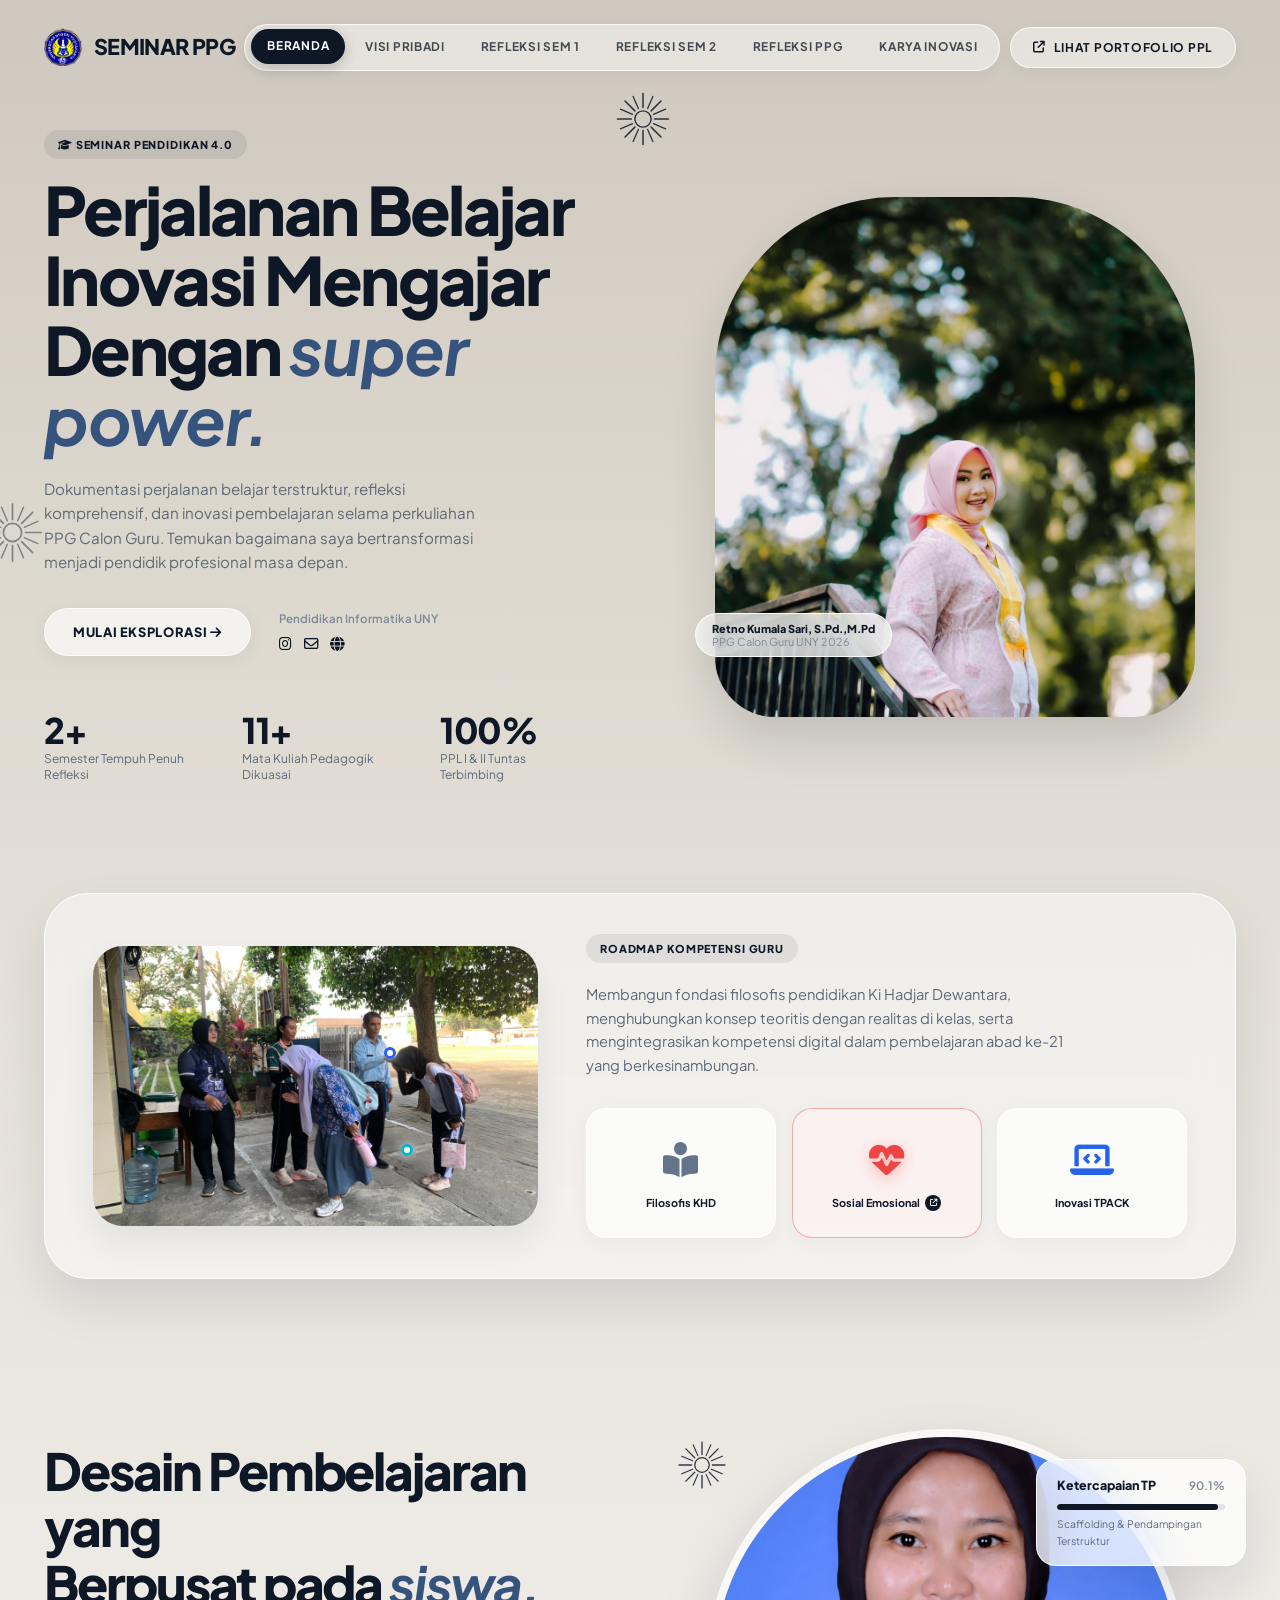
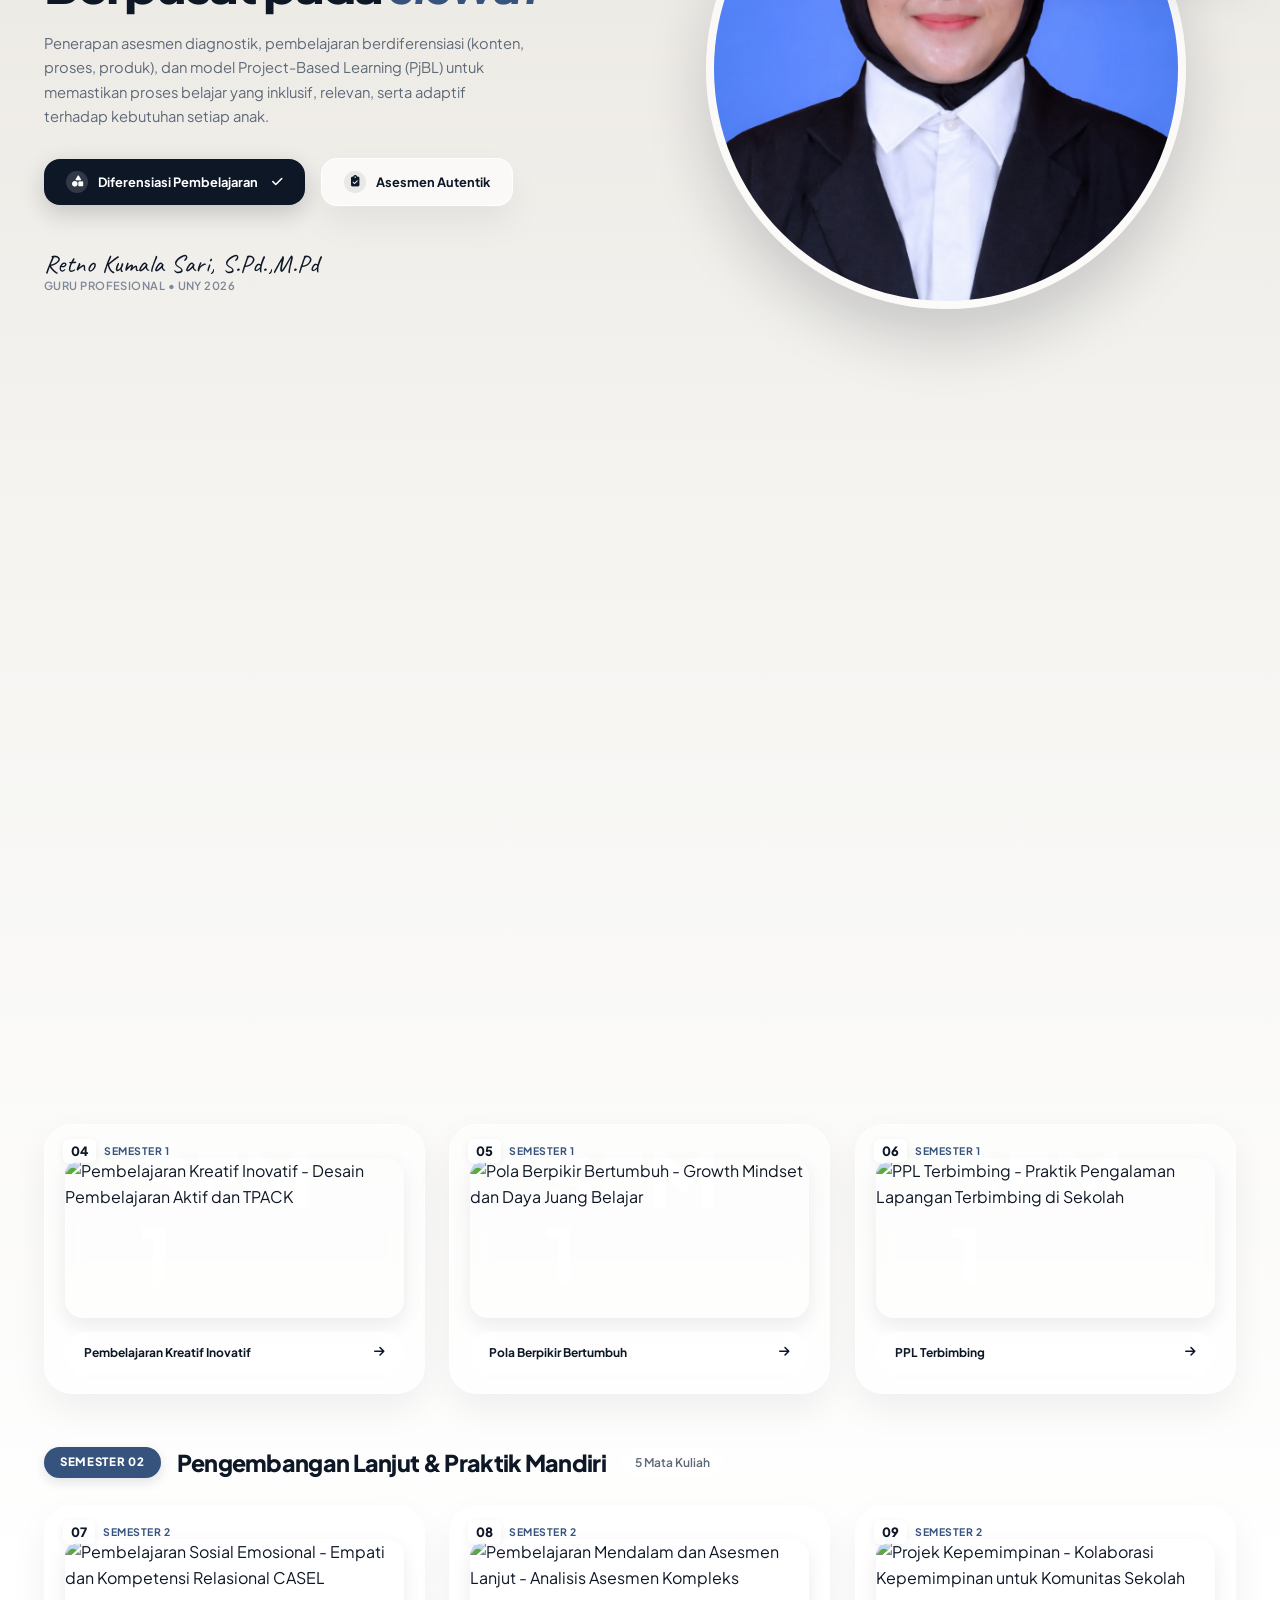
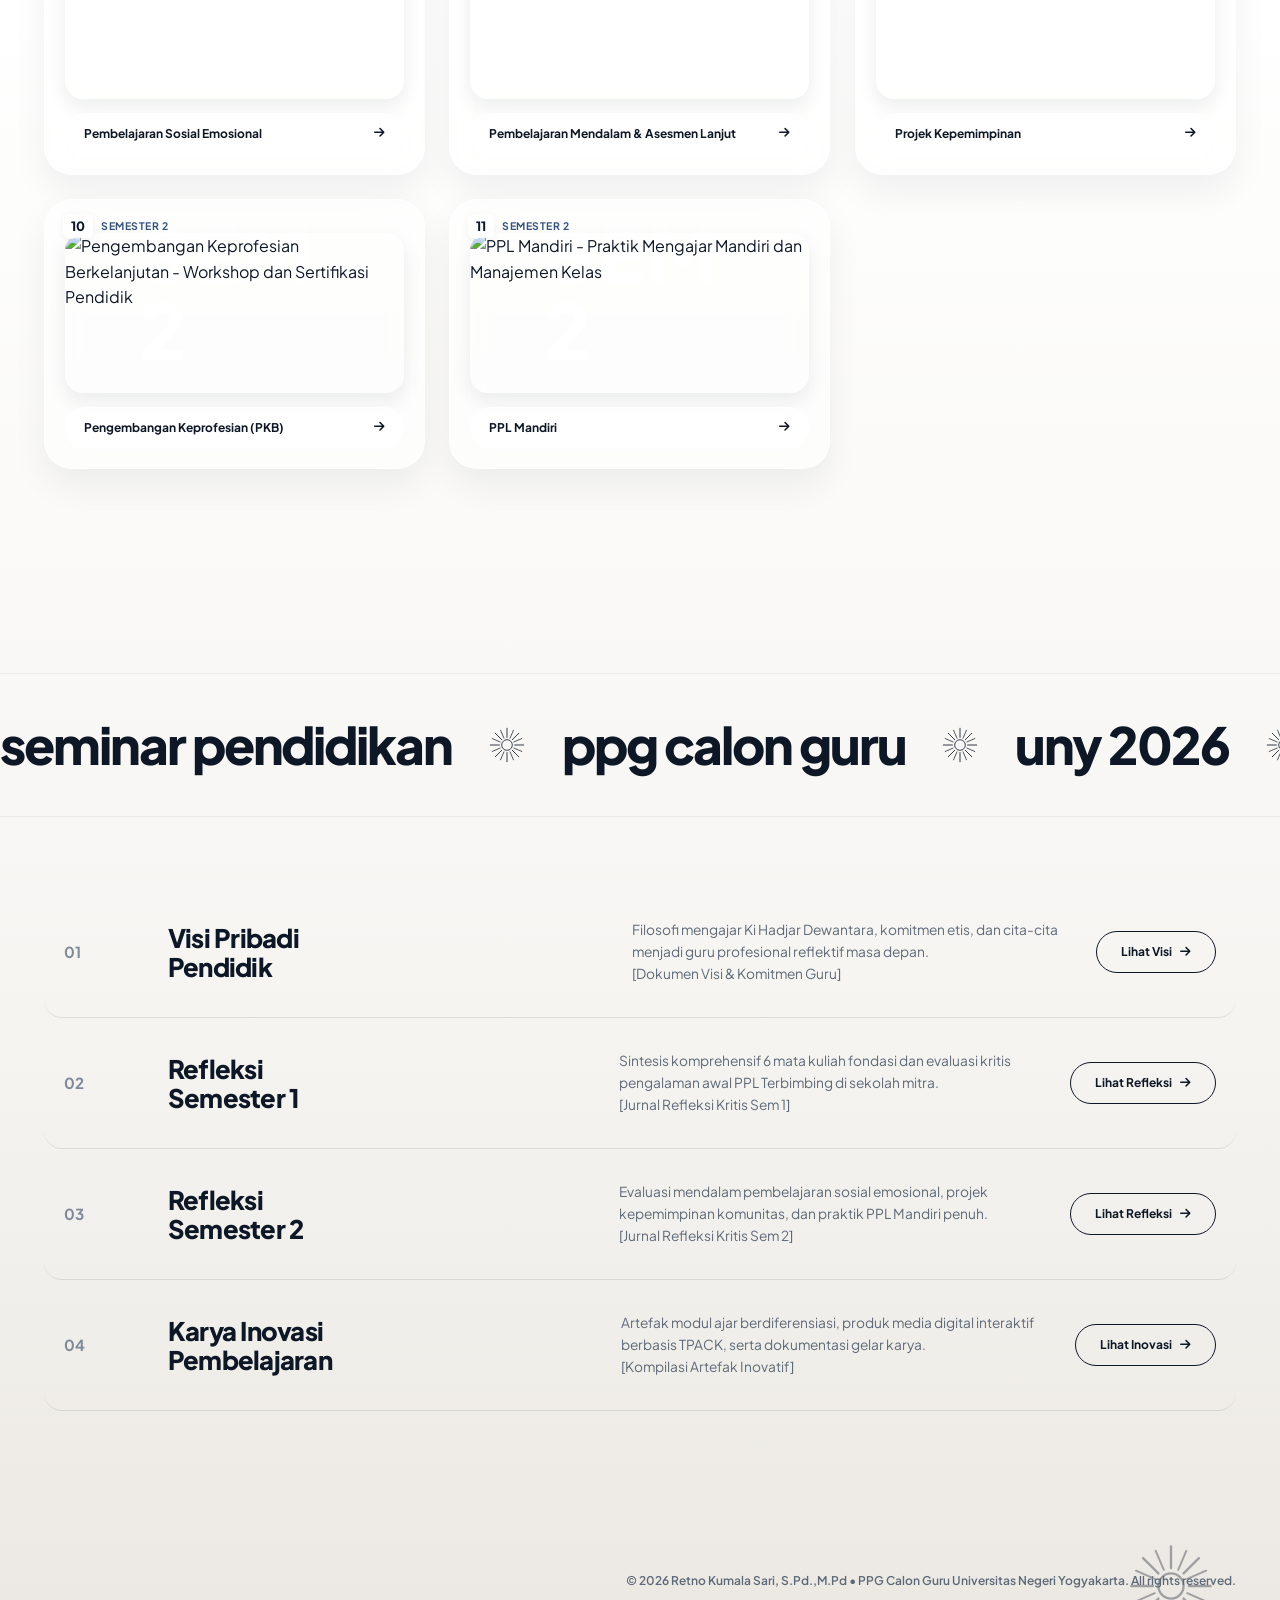
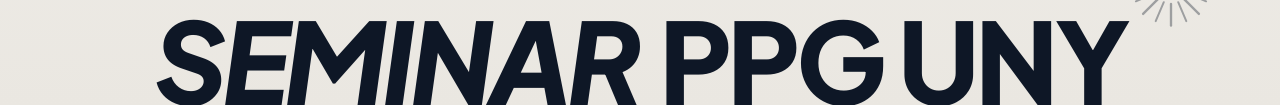
==== commit 9b5ed457: "Update.KI" ====
--- a/index.html
+++ b/index.html
@@ -54,27 +54,64 @@
     <header class="site-header" id="siteHeader">
       <div class="container nav-wrapper">
         <!-- Logo UNY & Brand Name -->
-        <a href="#home" class="brand-logo">
+        <a href="index.html" class="brand-logo">
           <img src="images/logo_uny.png" alt="Logo UNY" class="brand-logo-img" />
           <span>SEMINAR PPG</span>
         </a>
 
-        <!-- Menu Navigasi Tengah -->
-        <nav class="nav-links">
-          <a href="index.html" class="nav-link active">BERANDA</a>
-          <a href="visi.html" class="nav-link">VISI PRIBADI</a>
-          <a href="sem1.html" class="nav-link">REFLEKSI SEM 1</a>
-          <a href="sem2.html" class="nav-link">REFLEKSI SEM 2</a>
-          <a href="karya.html" class="nav-link">KARYA INOVASI</a>
+        <!-- Menu Navigasi (Desktop Capsule / Mobile Offcanvas Glass Menu) -->
+        <nav class="nav-links" id="navLinks" aria-label="Main Navigation">
+          <a href="index.html" class="nav-link active">
+            <span>BERANDA</span>
+            <i class="fa-solid fa-chevron-right mobile-nav-arrow"></i>
+          </a>
+          <a href="visi.html" class="nav-link">
+            <span>VISI PRIBADI</span>
+            <i class="fa-solid fa-chevron-right mobile-nav-arrow"></i>
+          </a>
+          <a href="sem1.html" class="nav-link">
+            <span>REFLEKSI SEM 1</span>
+            <i class="fa-solid fa-chevron-right mobile-nav-arrow"></i>
+          </a>
+          <a href="sem2.html" class="nav-link">
+            <span>REFLEKSI SEM 2</span>
+            <i class="fa-solid fa-chevron-right mobile-nav-arrow"></i>
+          </a>
+          <a href="refleksi.html" class="nav-link">
+            <span>REFLEKSI PPG</span>
+            <i class="fa-solid fa-chevron-right mobile-nav-arrow"></i>
+          </a>
+          <a href="karya.html" class="nav-link">
+            <span>KARYA INOVASI</span>
+            <i class="fa-solid fa-chevron-right mobile-nav-arrow"></i>
+          </a>
+
+          <!-- Mobile Only CTA inside Drawer -->
+          <div class="mobile-nav-cta">
+            <a href="https://e-portofolio-ppg-retno.vercel.app/" target="_blank" class="nav-contact-btn mobile-cta-full">
+              <i class="fa-solid fa-arrow-up-right-from-square"></i>
+              <span>LIHAT PORTOFOLIO PPL</span>
+            </a>
+          </div>
         </nav>
 
-        <!-- Tombol Aksi Kanan -->
-        <a href="https://e-portofolio-ppg-retno.vercel.app/" target="_blank" class="nav-contact-btn">
-          <i class="fa-solid fa-arrow-up-right-from-square"></i>
-          <span>LIHAT PORTOFOLIO PPL</span>
-        </a>
+        <!-- Right Side: Desktop CTA & Hamburger Button -->
+        <div class="nav-actions-group">
+          <a href="https://e-portofolio-ppg-retno.vercel.app/" target="_blank" class="nav-contact-btn desktop-only-btn">
+            <i class="fa-solid fa-arrow-up-right-from-square"></i>
+            <span>LIHAT PORTOFOLIO PPL</span>
+          </a>
+
+          <!-- Hamburger Toggle Button (Mobile & Tablet) -->
+          <button class="nav-toggle-btn" id="navToggleBtn" type="button" aria-label="Buka Menu Navigasi" aria-expanded="false" aria-controls="navLinks">
+            <i class="fa-solid fa-bars"></i>
+          </button>
+        </div>
       </div>
     </header>
+
+    <!-- Backdrop for Mobile / Tablet Menu -->
+    <div class="nav-backdrop" id="navBackdrop"></div>
 
     <main>
       <!-- ==========================================================================
@@ -641,6 +678,38 @@
         }
       });
 
+      // Mobile / Tablet Menu Navigation Toggle
+      const navToggleBtn = document.getElementById("navToggleBtn");
+      const navLinks = document.getElementById("navLinks");
+      const navBackdrop = document.getElementById("navBackdrop");
+
+      function toggleMobileMenu() {
+        const isOpen = navLinks.classList.toggle("open");
+        if (navBackdrop) navBackdrop.classList.toggle("active", isOpen);
+        if (navToggleBtn) {
+          navToggleBtn.setAttribute("aria-expanded", isOpen);
+          const icon = navToggleBtn.querySelector("i");
+          if (icon) icon.className = isOpen ? "fa-solid fa-xmark" : "fa-solid fa-bars";
+        }
+      }
+
+      function closeMobileMenu() {
+        if (navLinks) navLinks.classList.remove("open");
+        if (navBackdrop) navBackdrop.classList.remove("active");
+        if (navToggleBtn) {
+          navToggleBtn.setAttribute("aria-expanded", "false");
+          const icon = navToggleBtn.querySelector("i");
+          if (icon) icon.className = "fa-solid fa-bars";
+        }
+      }
+
+      if (navToggleBtn) navToggleBtn.addEventListener("click", toggleMobileMenu);
+      if (navBackdrop) navBackdrop.addEventListener("click", closeMobileMenu);
+      document.querySelectorAll(".nav-link").forEach((link) => link.addEventListener("click", closeMobileMenu));
+      document.addEventListener("keydown", (e) => {
+        if (e.key === "Escape") closeMobileMenu();
+      });
+
       // Interactive Semester Filter Tabs
       function switchSemester(sem, btn) {
         const blockSem1 = document.getElementById("block-sem1");
--- a/css/style.css
+++ b/css/style.css
@@ -173,27 +173,51 @@
   color: var(--deep-navy);
 }
 
-/* Navigation Links */
+/* Navigation Links (Glassmorphic Floating Segment Control) */
 .nav-links {
   display: flex;
   align-items: center;
-  gap: 32px;
+  gap: 4px;
+  background: rgba(255, 255, 255, 0.45);
+  border: 1px solid rgba(255, 255, 255, 0.8);
+  padding: 5px 6px;
+  border-radius: 9999px;
+  backdrop-filter: blur(14px);
+  -webkit-backdrop-filter: blur(14px);
+  box-shadow: 0 4px 16px rgba(14, 23, 38, 0.05);
+  transition: var(--transition-smooth);
 }
 
 .nav-link {
-  font-size: 0.75rem;
+  display: inline-flex;
+  align-items: center;
+  justify-content: center;
+  padding: 8px 16px;
+  border-radius: 9999px;
+  font-size: 0.74rem;
   font-weight: 700;
   text-transform: uppercase;
-  letter-spacing: 0.08em;
+  letter-spacing: 0.06em;
   color: var(--text-dark);
   opacity: 0.75;
-  transition: var(--transition-fast);
-}
-
-.nav-link:hover,
+  text-decoration: none;
+  white-space: nowrap;
+  transition: var(--transition-smooth);
+  position: relative;
+}
+
+.nav-link:hover {
+  opacity: 1;
+  color: var(--deep-navy);
+  background: rgba(255, 255, 255, 0.65);
+}
+
 .nav-link.active {
   opacity: 1;
-  color: var(--deep-navy);
+  color: #ffffff !important;
+  background: var(--deep-navy) !important;
+  box-shadow: 0 4px 14px rgba(14, 23, 38, 0.22);
+  transform: translateY(-1px);
 }
 
 /* Contact Button (Pill Glassmorphic with thin white border) */
@@ -214,6 +238,63 @@
   border-radius: 9999px;
   box-shadow: 0 4px 16px rgba(14, 23, 38, 0.05);
   transition: var(--transition-smooth);
+}
+
+/* Nav Actions & Mobile Toggle */
+.nav-actions-group {
+  display: flex;
+  align-items: center;
+  gap: 10px;
+}
+
+.mobile-nav-arrow {
+  display: none;
+}
+
+.mobile-nav-cta {
+  display: none;
+}
+
+.nav-toggle-btn {
+  display: none;
+  width: 42px;
+  height: 42px;
+  border-radius: 50%;
+  border: 1px solid rgba(255, 255, 255, 0.9);
+  background: rgba(255, 255, 255, 0.6);
+  backdrop-filter: blur(12px);
+  -webkit-backdrop-filter: blur(12px);
+  color: var(--deep-navy);
+  font-size: 1.15rem;
+  align-items: center;
+  justify-content: center;
+  cursor: pointer;
+  transition: var(--transition-smooth);
+  box-shadow: 0 4px 14px rgba(14, 23, 38, 0.08);
+}
+
+.nav-toggle-btn:hover {
+  background: #ffffff;
+  color: var(--electric-blue);
+  transform: scale(1.05);
+}
+
+.nav-backdrop {
+  display: none;
+  position: fixed;
+  inset: 0;
+  background: rgba(14, 23, 38, 0.45);
+  backdrop-filter: blur(4px);
+  -webkit-backdrop-filter: blur(4px);
+  z-index: 99;
+  opacity: 0;
+  pointer-events: none;
+  transition: opacity 0.3s ease;
+}
+
+.nav-backdrop.active {
+  opacity: 1;
+  pointer-events: auto;
 }
 
 .nav-contact-btn:hover {
@@ -1490,10 +1571,169 @@
   }
 }
 
+@media (min-width: 1025px) and (max-width: 1240px) {
+  .nav-links {
+    gap: 2px;
+    padding: 4px 5px;
+  }
+  .nav-link {
+    padding: 7px 11px;
+    font-size: 0.68rem;
+    letter-spacing: 0.03em;
+  }
+  .desktop-only-btn {
+    padding: 8px 16px;
+    font-size: 0.7rem;
+  }
+}
+
+@media (max-width: 1024px) {
+  .site-header {
+    padding: 12px 0;
+    background: rgba(222, 217, 207, 0.92);
+    backdrop-filter: blur(20px);
+    -webkit-backdrop-filter: blur(20px);
+    border-bottom: 1px solid rgba(255, 255, 255, 0.5);
+  }
+  .site-header.scrolled {
+    padding: 10px 0;
+    background: rgba(222, 217, 207, 0.96);
+  }
+  .nav-wrapper {
+    flex-wrap: nowrap !important;
+    justify-content: space-between;
+    align-items: center;
+  }
+  .brand-logo {
+    font-size: 1.15rem;
+    gap: 8px;
+  }
+  .brand-logo-img {
+    height: 34px;
+  }
+  .desktop-only-btn {
+    display: none !important;
+  }
+  .nav-toggle-btn {
+    display: flex;
+  }
+  .nav-backdrop {
+    display: block;
+  }
+  .nav-links {
+    position: fixed;
+    top: 66px;
+    left: 16px;
+    right: 16px;
+    width: auto;
+    max-width: 440px;
+    margin: 0 auto;
+    background: rgba(255, 255, 255, 0.97);
+    backdrop-filter: blur(24px);
+    -webkit-backdrop-filter: blur(24px);
+    border: 1px solid rgba(255, 255, 255, 0.95);
+    border-radius: 22px;
+    box-shadow: 0 20px 48px rgba(14, 23, 38, 0.22);
+    padding: 14px 12px;
+    flex-direction: column;
+    align-items: stretch;
+    gap: 6px;
+    z-index: 1000;
+    opacity: 0;
+    pointer-events: none;
+    transform: translateY(-14px) scale(0.96);
+    transition: all 0.3s cubic-bezier(0.16, 1, 0.3, 1);
+  }
+  .nav-links.open {
+    opacity: 1;
+    pointer-events: auto;
+    transform: translateY(0) scale(1);
+  }
+  .nav-link {
+    width: 100%;
+    display: flex;
+    justify-content: space-between;
+    align-items: center;
+    padding: 11px 16px;
+    border-radius: 12px;
+    font-size: 0.8rem;
+    font-weight: 700;
+    background: rgba(14, 23, 38, 0.03);
+    color: var(--text-dark);
+    text-align: left;
+  }
+  .nav-link:hover {
+    background: rgba(14, 23, 38, 0.07);
+    color: var(--deep-navy);
+  }
+  .nav-link.active {
+    background: var(--deep-navy) !important;
+    color: #ffffff !important;
+    box-shadow: 0 4px 14px rgba(14, 23, 38, 0.22);
+  }
+  .mobile-nav-arrow {
+    display: inline-block;
+    font-size: 0.72rem;
+    opacity: 0.55;
+    transition: transform 0.2s ease;
+  }
+  .nav-link:hover .mobile-nav-arrow {
+    transform: translateX(3px);
+  }
+  .mobile-nav-cta {
+    display: block;
+    margin-top: 6px;
+    padding-top: 8px;
+    border-top: 1px dashed rgba(14, 23, 38, 0.12);
+  }
+  .mobile-cta-full {
+    display: flex;
+    width: 100%;
+    justify-content: center;
+    align-items: center;
+    padding: 11px 18px;
+    border-radius: 12px;
+    background: rgba(14, 23, 38, 0.05);
+    border: 1px solid rgba(14, 23, 38, 0.12);
+    color: var(--deep-navy);
+    font-weight: 700;
+    font-size: 0.74rem;
+  }
+  .mobile-cta-full:hover {
+    background: var(--deep-navy);
+    color: #ffffff;
+  }
+}
+
+@media (max-width: 480px) {
+  .site-header {
+    padding: 10px 0;
+  }
+  .brand-logo {
+    font-size: 1.05rem;
+    gap: 7px;
+  }
+  .brand-logo-img {
+    height: 30px;
+  }
+  .nav-toggle-btn {
+    width: 38px;
+    height: 38px;
+    font-size: 1rem;
+  }
+  .nav-links {
+    top: 60px;
+    left: 12px;
+    right: 12px;
+    padding: 12px 10px;
+  }
+  .nav-link {
+    padding: 10px 14px;
+    font-size: 0.76rem;
+  }
+}
+
 @media (max-width: 768px) {
-  .nav-links {
-    display: none;
-  }
   .hero-title {
     font-size: 2.8rem;
   }
@@ -2505,6 +2745,391 @@
   }
 }
 
+/* ==========================================================================
+   REFLEKSI KOMPREHENSIF PERJALANAN PPG (refleksi.html)
+   ========================================================================== */
+
+/* Stat Reflection Grid */
+.stat-reflection-grid {
+  display: grid;
+  grid-template-columns: repeat(4, 1fr);
+  gap: 18px;
+  margin-bottom: 36px;
+}
+
+@media (max-width: 900px) {
+  .stat-reflection-grid {
+    grid-template-columns: repeat(2, 1fr);
+  }
+}
+@media (max-width: 500px) {
+  .stat-reflection-grid {
+    grid-template-columns: 1fr;
+  }
+}
+
+.stat-reflection-card {
+  background: var(--glass-bg);
+  border: 1px solid var(--glass-border);
+  border-radius: 20px;
+  padding: 24px 20px;
+  text-align: center;
+  backdrop-filter: blur(14px);
+  -webkit-backdrop-filter: blur(14px);
+  box-shadow: var(--glass-shadow);
+  transition: var(--transition-smooth);
+}
+
+.stat-reflection-card:hover {
+  transform: translateY(-4px);
+  background: #ffffff;
+  border-color: rgba(255, 255, 255, 0.95);
+  box-shadow: var(--glass-shadow-lg);
+}
+
+.stat-reflection-card .stat-icon {
+  width: 48px;
+  height: 48px;
+  border-radius: 14px;
+  display: inline-flex;
+  align-items: center;
+  justify-content: center;
+  font-size: 1.25rem;
+  margin-bottom: 12px;
+}
+
+.stat-reflection-card .stat-num {
+  font-size: 2.2rem;
+  font-weight: 800;
+  color: var(--deep-navy);
+  line-height: 1.1;
+  margin-bottom: 4px;
+}
+
+.stat-reflection-card .stat-label {
+  font-size: 0.85rem;
+  color: var(--text-muted);
+  font-weight: 600;
+}
+
+/* Transformation Comparison: Sebelum vs Setelah PPG */
+.transformation-comparison-grid {
+  display: grid;
+  grid-template-columns: 1fr 1fr;
+  gap: 24px;
+  margin-bottom: 40px;
+}
+
+@media (max-width: 800px) {
+  .transformation-comparison-grid {
+    grid-template-columns: 1fr;
+  }
+}
+
+.trans-col-box {
+  border-radius: 24px;
+  padding: 28px;
+  backdrop-filter: blur(16px);
+  -webkit-backdrop-filter: blur(16px);
+  transition: var(--transition-smooth);
+  box-shadow: var(--glass-shadow);
+}
+
+.trans-col-before {
+  background: rgba(254, 242, 242, 0.65);
+  border: 1px solid rgba(252, 165, 165, 0.6);
+}
+
+.trans-col-before:hover {
+  background: rgba(255, 255, 255, 0.95);
+  border-color: #ef4444;
+}
+
+.trans-col-after {
+  background: rgba(236, 253, 245, 0.65);
+  border: 1px solid rgba(110, 231, 183, 0.6);
+}
+
+.trans-col-after:hover {
+  background: rgba(255, 255, 255, 0.95);
+  border-color: #10b981;
+}
+
+.trans-header-title {
+  display: flex;
+  align-items: center;
+  gap: 12px;
+  margin-bottom: 18px;
+  padding-bottom: 14px;
+  border-bottom: 1px dashed rgba(14, 23, 38, 0.12);
+}
+
+.trans-list-items {
+  list-style: none;
+  padding: 0;
+  display: flex;
+  flex-direction: column;
+  gap: 14px;
+}
+
+.trans-list-items li {
+  display: flex;
+  gap: 12px;
+  align-items: flex-start;
+  font-size: 0.92rem;
+  line-height: 1.6;
+  color: var(--text-dark);
+}
+
+.trans-list-items li i {
+  margin-top: 4px;
+  flex-shrink: 0;
+}
+
+/* Timeline Perjalanan PPG */
+.ppg-timeline-flow {
+  position: relative;
+  padding: 20px 0 20px 30px;
+  margin: 30px 0 45px 10px;
+}
+
+.ppg-timeline-flow::before {
+  content: "";
+  position: absolute;
+  top: 0;
+  bottom: 0;
+  left: 8px;
+  width: 3px;
+  background: linear-gradient(180deg, var(--slate-blue), var(--electric-blue), #10b981, #7c3aed);
+  border-radius: 999px;
+}
+
+.timeline-milestone-item {
+  position: relative;
+  margin-bottom: 30px;
+}
+
+.timeline-milestone-item::before {
+  content: "";
+  position: absolute;
+  left: -27px;
+  top: 18px;
+  width: 14px;
+  height: 14px;
+  border-radius: 50%;
+  background: #ffffff;
+  border: 3px solid var(--slate-blue);
+  box-shadow: 0 0 0 4px rgba(54, 83, 125, 0.2);
+  transition: var(--transition-smooth);
+}
+
+.timeline-milestone-item:hover::before {
+  background: var(--electric-blue);
+  border-color: #ffffff;
+  box-shadow: 0 0 0 6px rgba(37, 99, 235, 0.35);
+  transform: scale(1.2);
+}
+
+.timeline-milestone-card {
+  background: var(--glass-bg);
+  border: 1px solid var(--glass-border);
+  border-radius: 20px;
+  padding: 24px 26px;
+  backdrop-filter: blur(14px);
+  -webkit-backdrop-filter: blur(14px);
+  box-shadow: var(--glass-shadow);
+  transition: var(--transition-smooth);
+}
+
+.timeline-milestone-card:hover {
+  background: #ffffff;
+  border-color: rgba(255, 255, 255, 0.95);
+  transform: translateX(4px);
+  box-shadow: var(--glass-shadow-lg);
+}
+
+.milestone-badge-row {
+  display: flex;
+  align-items: center;
+  gap: 10px;
+  margin-bottom: 8px;
+  flex-wrap: wrap;
+}
+
+/* Epiphany Turning Point Highlight Card */
+.turning-point-spotlight {
+  background: linear-gradient(135deg, rgba(14, 23, 38, 0.96) 0%, rgba(30, 41, 59, 0.98) 100%);
+  color: #ffffff;
+  border-radius: 26px;
+  padding: 38px;
+  position: relative;
+  overflow: hidden;
+  box-shadow: 0 20px 45px rgba(14, 23, 38, 0.2);
+  margin-bottom: 40px;
+}
+
+.turning-point-spotlight::after {
+  content: "";
+  position: absolute;
+  top: -50px;
+  right: -50px;
+  width: 200px;
+  height: 200px;
+  border-radius: 50%;
+  background: radial-gradient(circle, rgba(6, 182, 212, 0.25) 0%, transparent 70%);
+  pointer-events: none;
+}
+
+/* Kompetensi 4 Grid */
+.kompetensi-4-grid {
+  display: grid;
+  grid-template-columns: repeat(2, 1fr);
+  gap: 20px;
+  margin-bottom: 45px;
+}
+
+@media (max-width: 820px) {
+  .kompetensi-4-grid {
+    grid-template-columns: 1fr;
+  }
+}
+
+.kompetensi-card {
+  background: var(--glass-bg);
+  border: 1px solid var(--glass-border);
+  border-radius: 20px;
+  padding: 24px;
+  backdrop-filter: blur(14px);
+  -webkit-backdrop-filter: blur(14px);
+  box-shadow: var(--glass-shadow);
+  transition: var(--transition-smooth);
+}
+
+.kompetensi-card:hover {
+  background: #ffffff;
+  transform: translateY(-3px);
+  box-shadow: var(--glass-shadow-lg);
+}
+
+/* ==========================================================================
+   KARYA INOVATIF: VOLI MINI & LK 4 STYLES
+   ========================================================================== */
+.volimini-hero-badge {
+  display: inline-flex;
+  align-items: center;
+  gap: 8px;
+  background: rgba(37, 99, 235, 0.15);
+  color: #60a5fa;
+  border: 1px solid rgba(96, 165, 250, 0.3);
+  padding: 6px 14px;
+  border-radius: 999px;
+  font-size: 0.76rem;
+  font-weight: 800;
+  letter-spacing: 0.05em;
+  text-transform: uppercase;
+}
+
+.volimini-feature-pill {
+  display: inline-flex;
+  align-items: center;
+  gap: 7px;
+  padding: 6px 12px;
+  border-radius: 10px;
+  font-size: 0.78rem;
+  font-weight: 700;
+  background: rgba(255, 255, 255, 0.1);
+  border: 1px solid rgba(255, 255, 255, 0.18);
+  color: #e2e8f0;
+}
+
+.volimini-feature-pill i {
+  color: #38bdf8;
+}
+
+.pse-badge-tag {
+  display: inline-flex;
+  align-items: center;
+  gap: 6px;
+  padding: 4px 10px;
+  border-radius: 999px;
+  font-size: 0.74rem;
+  font-weight: 700;
+  background: rgba(139, 92, 246, 0.1);
+  color: #7c3aed;
+  border: 1px solid rgba(139, 92, 246, 0.2);
+}
+
+.principle-glass-table {
+  width: 100%;
+  border-collapse: separate;
+  border-spacing: 0;
+  background: rgba(255, 255, 255, 0.65);
+  border: 1px solid rgba(255, 255, 255, 0.9);
+  border-radius: 20px;
+  overflow: hidden;
+  box-shadow: var(--glass-shadow);
+  backdrop-filter: blur(14px);
+  -webkit-backdrop-filter: blur(14px);
+}
+
+.principle-glass-table th {
+  background: var(--deep-navy);
+  color: #ffffff;
+  padding: 16px 20px;
+  font-size: 0.85rem;
+  font-weight: 800;
+  text-align: left;
+  letter-spacing: 0.04em;
+  text-transform: uppercase;
+}
+
+.principle-glass-table td {
+  padding: 16px 20px;
+  border-bottom: 1px solid rgba(14, 23, 38, 0.06);
+  font-size: 0.9rem;
+  line-height: 1.6;
+  color: var(--text-dark);
+}
+
+.principle-glass-table tr:last-child td {
+  border-bottom: none;
+}
+
+.principle-glass-table tr:hover td {
+  background: rgba(255, 255, 255, 0.7);
+}
+
+@media (max-width: 768px) {
+  .principle-glass-table, 
+  .principle-glass-table tbody, 
+  .principle-glass-table tr, 
+  .principle-glass-table td {
+    display: block;
+    width: 100%;
+  }
+  .principle-glass-table thead {
+    display: none;
+  }
+  .principle-glass-table tr {
+    border-bottom: 2px solid rgba(14, 23, 38, 0.08);
+    padding: 12px 0;
+  }
+  .principle-glass-table td {
+    border-bottom: none;
+    padding: 8px 16px;
+  }
+  .principle-glass-table td:first-child {
+    font-weight: 800;
+    color: var(--deep-navy);
+    font-size: 1rem;
+    background: rgba(14, 23, 38, 0.03);
+    border-radius: 8px;
+    margin: 8px 16px;
+    padding: 10px 14px;
+    width: calc(100% - 32px);
+  }
+}
+
 /* Reduced Motion for Accessibility */
 @media (prefers-reduced-motion: reduce) {
   .sunburst-animated,
